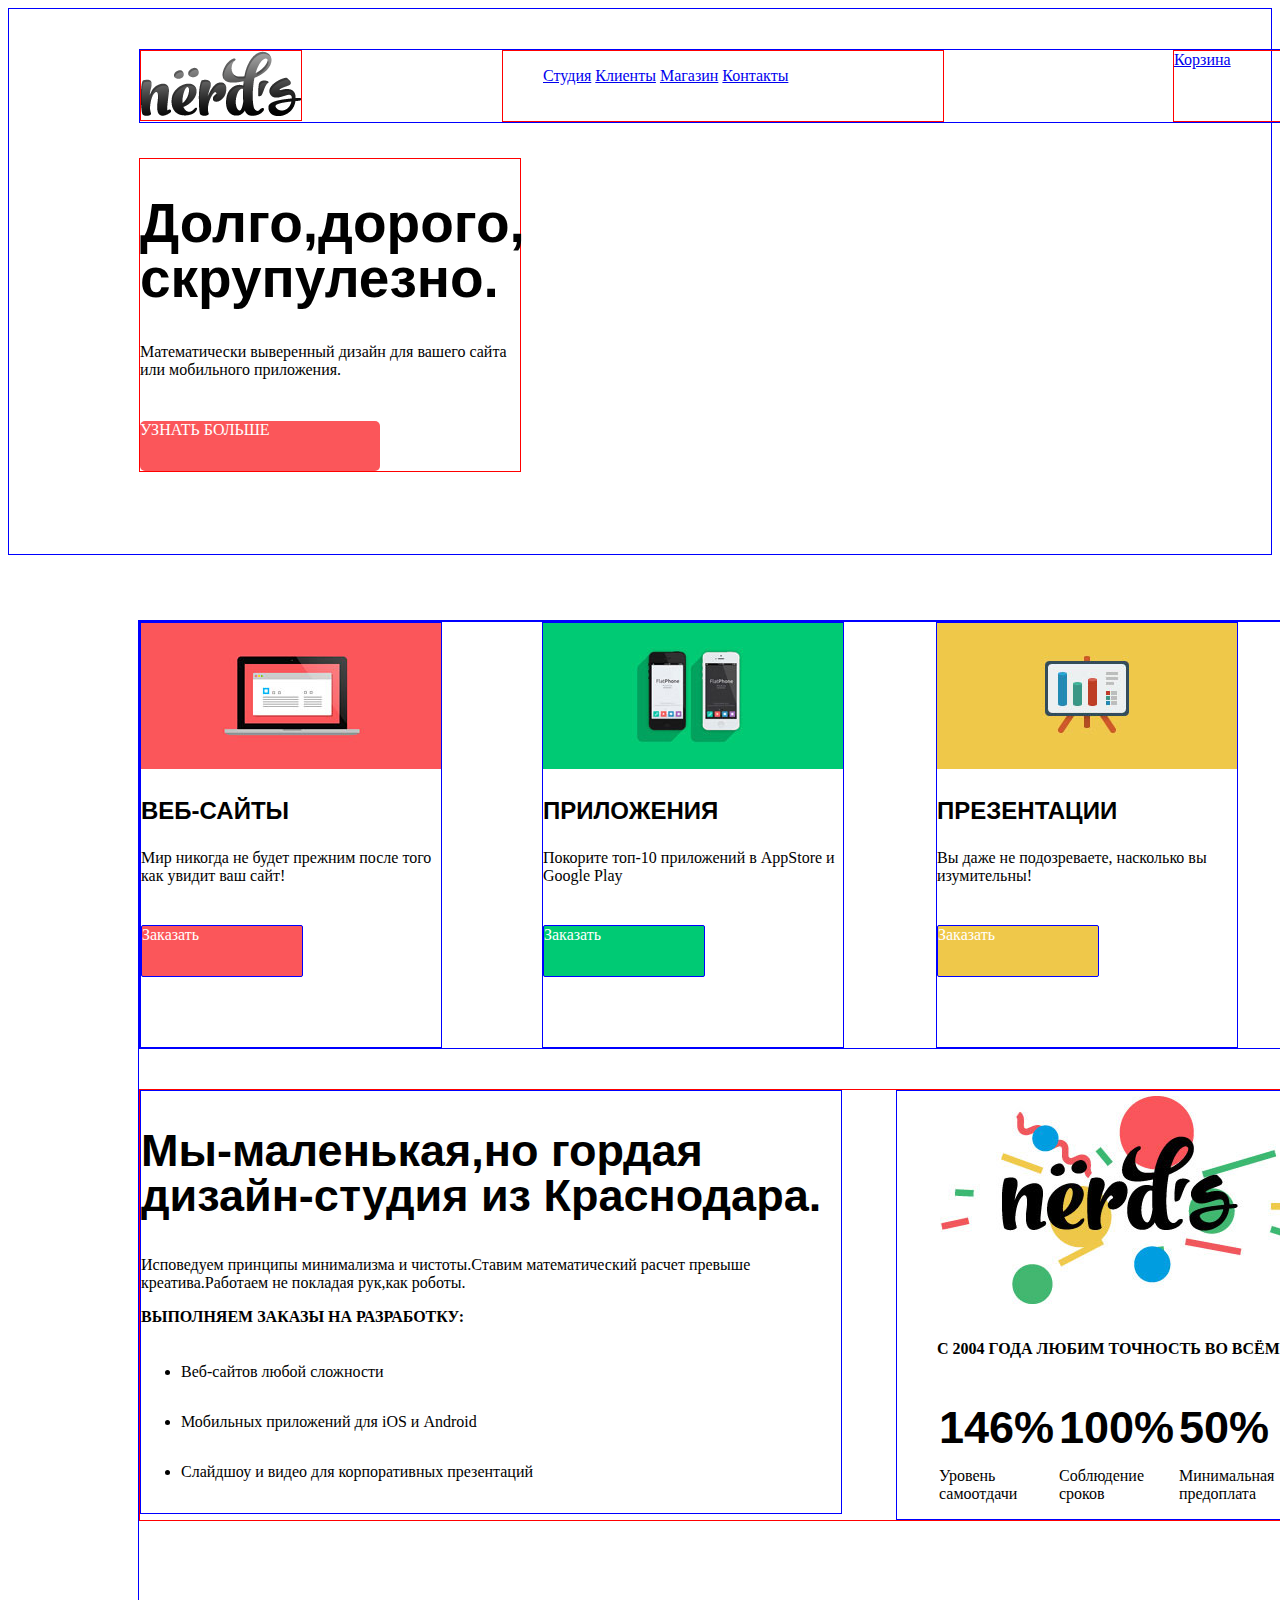
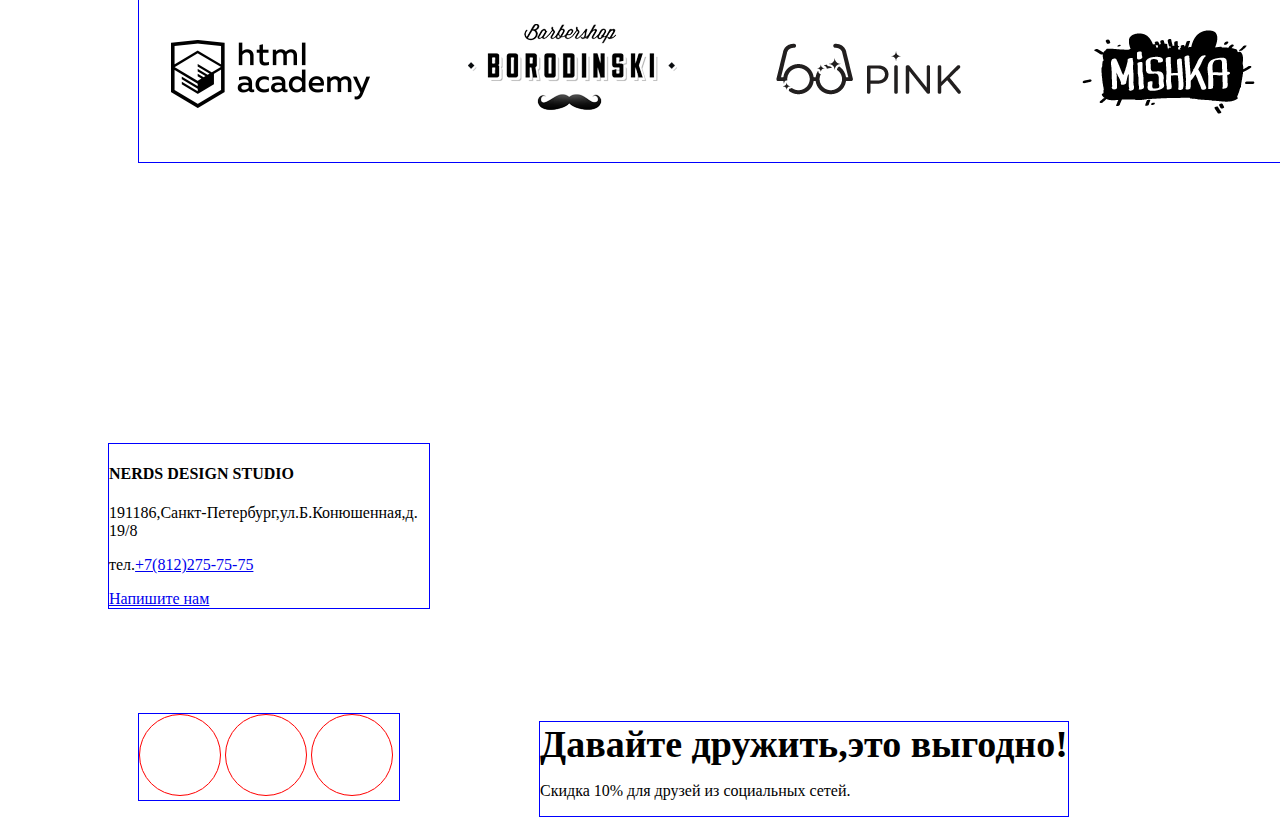
==== index.html @ 7376e676 "сделал разметку "index","catalog"" ====
<!DOCTYPE html>
<html lang="ru">
  <head>
    <meta charset="utf-8">
    <title>HTML Academy: Нёрдс</title>
      <link href="css/style.css" rel="stylesheet">
  </head>
  <body>
<!--Хедер-->
      <div class="top-block">
      <header class="header clearfix">
        <div class="logo">
          <a href="#" class="logotip">
            <img src="img/nerds-logo.png" width="160" height="65" alt="nerds">
          </a>
        </div>
        <div class="top-navigation">
            <ul>
                <li>
                    <a href="#">Студия</a> 
                </li>  
                <li>
                    <a href="#">Клиенты</a> 
                </li>
                <li>
                    <a href="#">Магазин</a> 
                </li>
                <li>
                    <a href="#">Контакты</a> 
                </li>
            </ul>
        </div>
        <div class="top-basket">
            <a href="#" class="bask">  
            Корзина
            </a>
        </div>
    </header>
<!--Верхний блок,слайдер-->
      <div class="slider">
          <div class="slider-item">
          <h1>Долго,дорого,
              скрупулезно.
          </h1>
          <p>Математически выверенный дизайн
             для вашего сайта или мобильного приложения.
          </p>
              <div class="more">
              <a href ="#">Узнать больше</a>
              </div>
              </div>
          <div class="slider-icon">
              <div class="icon-sl">
              </div>
              <div class="icon-sl">
              </div>
              <div class="icon-sl">
              </div>
          </div>
          
      </div>
    </div>
<!--Каталог услуг-->
    <div class="bottom-block">
      <div class="main-catalog clearfix">
          <div class="veb-sites">
              <img src="img/illustration-1.jpg" width="300" height="146" alt="veb-sites">
              <h3>Веб-сайты</h3>
              <P>Мир никогда не будет прежним
                  после того как увидит ваш сайт!
              </P>
              <div class="charter charter-1">
                  <a href="#">Заказать</a>
              </div>
          </div>
          <div class="apps">
              <img src="img/illustration-2.jpg" width="300" height="146" alt="apps">
              <h3>Приложения</h3>
              <P>Покорите топ-10 приложений в
                AppStore и Google Play
              </P>
              <div class="charter charter-2">
                  <a href="#">Заказать</a>
              </div>
          </div>
          <div class="present">
              <img src="img/illustration-3.jpg" width="300" height="146" alt="present">
              <h3>Презентации</h3>
              <P>Вы даже не подозреваете,
                  насколько вы изумительны!
              </P>
              <div class="charter charter-3">
                  <a href="#">Заказать</a>
              </div>
          </div>
      </div>
<!--Блок-объявление-->
      <div class="advantage clearfix">
        <div class="advantage-left">  
          <h2>Мы-маленькая,но гордая дизайн-студия из Краснодара.</h2>
          <p>Исповедуем принципы минимализма и чистоты.Ставим математический расчет превыше креатива.Работаем не покладая рук,как роботы.</p>
          <h4>Выполняем заказы на разработку:</h4>
          <ul class="menu-charter">
          <li>Веб-сайтов любой сложности</li>
          <li>Мобильных приложений для iOS и Android</li>
          <li>Слайдшоу и видео для корпоративных презентаций</li>
          </ul>
        </div>
        <div class="advantage-right">
          <div class="logo-color">
        <img src="img/nerds-illustration.jpg" width="360" height="208" alt="color-nerds">
        </div>
          <h4>С 2004 года любим точность во всём:</h4>
        <div class="statistics clearfix">
              <div class="stat stat-1">
                  <h2>146%</h2>
                  <p>Уровень самоотдачи</p>
              </div>
              <div class="stat stat-2">
                  <h2>100%</h2>
                  <p>Соблюдение сроков</p>
              </div>
              <div class="stat stat-3">
                  <h2>50%</h2>
                  <p>Минимальная предоплата</p>
              </div>
        </div>
        </div>
        </div>
<!--Блок логотипов клиентов-->
      <div class="client-logotip clearfix">
          <div class="client client-1">
              <a href="#">
              <img src="img/logo-1.png" width="260" height="180" alt="html-academy">
              </a>
          </div>
          <div class="client client-2">
              <a href="#">
              <img src="img/logo-2.png" width="260" height="180" alt="barbershop">
              </a>
          </div>
          <div class="client client-3">
              <a href="#">
              <img src="img/logo-3.png" width="260" height="180" alt="pink">
              </a>
          </div>
          <div class="client client-4">
              <a href="#">
              <img src="img/logo-4.png" width="260" height="180" alt="mishka">
              </a>
          </div>
      </div>
    </div>
<!--Блок-карта-->
      <div class="map">
          <iframe src="https://www.google.com/maps/embed?pb=!1m18!1m12!1m3!1d1998.6038197432142!2d30.32336374361171!3d59.93871594279319!2m3!1f0!2f0!3f0!3m2!1i1024!2i768!4f13.1!3m3!1m2!1s0x4696310fca5ba729%3A0xea9c53d4493c879f!2z0JHQvtC70YzRiNCw0Y8g0JrQvtC90Y7RiNC10L3QvdCw0Y8g0YPQuy4sIDE5LCDQodCw0L3QutGCLdCf0LXRgtC10YDQsdGD0YDQsywg0KDQvtGB0YHQuNGPLCAxOTExODY!5e0!3m2!1sru!2sua!4v1477511303302" width="100%" height="450" frameborder="0" style="border:0" allowfullscreen></iframe>
          <div class="contakts">
          <h4>Nerds Design Studio</h4>
              <p>191186,Санкт-Петербург,ул.Б.Конюшенная,д. 19/8
              </p>
              <p>тел.<a href="#">+7(812)275-75-75</a></p>
              <div>
                  <a href="#" class="write">Напишите нам</a>
              </div>
          </div>
      </div>
<!--Футер-->
      <footer class="footer">
        <div class="social">
            <ul class="social-list">
                <li class="social social-1">
                <a href="#" title="vkontakte">   
                </a>
                </li>
                <li class="social social-2">
                <a href="#" title="facebook">  
                </a>
                </li>
                <li class="social social-3">
                <a href="#" title="instagram">  </a>
                </li>
            </ul>
        </div>
        <div class="friends">
          <span class="profit">Давайте дружить,это выгодно!
          </span>
          <p>Скидка 10% для друзей из социальных сетей.</p>
        </div>
      </footer>
</body>
</html>
---- css/style.css ----
.body{
    font-size:16px;
    line-height:24px;
    color:#283136;
    font-weight:normal;
    font-family:"Roboto",serif;
}
h1{
    font-size:55px;
    line-height:55px;
    color:#000000;
    font-weight:bold;
    font-family:"Roboto",sans-serif;
}
h2{
    font-size:45px;
    line-height:45px;
    color:#000000;
    font-weight:bold;
    font-family:"Roboto",sans-serif;
}
h3{
    font-size:24px;
    font-weight:bold;
    font-family:"Roboto",sans-serif;
    text-transform: uppercase;
}
.top-block{
    border:1px solid blue;
    min-height:545px;
    margin-bottom:65px;
}
header{
    border:1px solid blue;
    min-height:70px;
    width:1160px;
    margin-left:130px;
    margin-top:40px;
    margin-bottom:35px;
}
.logo{
    border:1px solid red;
    width:auto;
    float:left;
}
.top-navigation{
    border:1px solid red;
    width:440px;
    min-height:70px; 
    float:left;
    margin-left:200px;
}
.top-navigation ul li{
    display:inline-block;
}
.top-basket{
    border:1px solid red;
    width:125px;
    min-height:70px;
    float:right;
}
.clearfix:after{
    content:'';
    display:table;
    clear:both;
}
.slider-item{
    border:1px solid red;
    margin-left:130px;
    width:380px;
}
.more{
    width:240px;
    height:50px;
    background-color:#fb565a;
    border-radius:5px;
    margin-top:42px;
    }
.more a{
    color:#ffffff;
    text-decoration:none;
    text-transform:uppercase;
}
.bottom-block{
    border:1px solid blue;
    width:1160px;
    margin-left:130px;
    margin-bottom:80px;
}
.main-catalog{
    border:1px solid red;
    margin-bottom:40px;
}
.veb-sites{
    border:1px solid blue;
    float:left;
    width:300px;
    margin-right:100px;
}
.apps{
    border:1px solid blue;
    float:left;
    width:300px;
}
.present{
    border:1px solid blue;
    float:right;
    width:300px;
    margin-right:60px;
}
.charter{
    border:1px solid blue;
    width:160px;
    height:50px;
    border-radius:2px;
    margin-top:40px;
    margin-bottom:70px;
}
.charter a{
    text-decoration:none;
    color:#ffffff;
}
.charter-1{
    background:#fb565a;
}
.charter-2{
    background:#00ca74;
}
.charter-3{
    background:#efc84a;
}
.advantage{
    border:1px solid red;
    margin-bottom:57px;
}
.advantage-left{
    border:1px solid blue;
    float:left;
    width:700px;
}
.advantage-right{
    border:1px solid blue;
    float:right;
    width:400px;
}
.advantage-left h4{
    margin-top:7px;
    text-transform:uppercase;
}
.menu-charter{
    margin-top:15px;
    line-height:50px;
}
.advantage-right h4{
    text-transform:uppercase;
    margin-left:40px;
}
.logo-color{
    margin-top:5px;
    margin-left:43px;
    margin-bottom:32px;
}
.stat-1{
    float:left;
    margin-left:42px;
}
.stat-2{
    float:left;
    margin-left:20px;
}
.stat-3{
    float:left;
    margin-left:20px;
}
.stat{
    width:100px;
    margin-top:-12px;
}
.stat p{
    margin-top:-20px;
}
.client{
    float:left;
}
.client-2{
    margin-left:40px;
}
.client-3{
    margin-left:40px;
}
.client-4{
    margin-left:40px;
}
.map{
    position:relative;
}
.contakts{
    border:1px solid blue;
    width:320px;
    position:absolute;
    top:200px;
    left:100px;
    background:#ffffff;
}
.contakts h4{
    text-transform:uppercase;
}
.social{
    display:inline-block;
}
.social-list{
    border:1px solid blue;
    list-style:none;
    width:260px;
    padding-left:0;
    margin-right:135px;
}
.social-list a{
    border:1px solid red;
    display:inline-block;
    border-radius:50%;
    min-height:80px;
    width:80px;
}
footer{
    margin-left:130px;
}
.friends{
    border:1px solid blue;
    display:inline-block;
}
.profit{
    font-weight:bold;
    font-size:38px;
}
.top-block-catalog{
    border:1px solid blue;
    width:100%;
    min-height:340px;
    margin-bottom:57px;
}
.magazine{
    margin-left:345px;
    margin-top:70px;
}
.main-catalog{
    border:1px solid blue;
}
.left-column{
    border:1px solid blue;
    margin-left:128px;
    width:260px;
    min-height:775px;
    float:left;
}
.price h3{
    font-size:18px;
    letter-spacing:0,5em;
    font-weight:bold;
}
.main-range{
    border:1px solid blue;
    padding-bottom:39px;
    width:242px;
    border-radius:2px;
    padding-left:18px;
}
.range {
  width: 200px;
  height: 3px;
  background: grey;
  margin-top: 40px;
  position: relative;
}
.range:after {
   position: absolute;
   content: '';
   width: 80%;
   height: 100%;
   background: red;
   top: 0;
   left: 25px;
}
.range-item {
  position: absolute;
  width: 20px;
  height: 20px;
  background: green;
  border-radius: 50%;
  top: -8px;
  z-index: 1;
}
.range-item:after {
  position: absolute;
  content: '';
  width: 5px;
  height: 5px;
  background: white;
  border-radius: 50%;
  top: 50%;
  left: 50%;
  transform: translate(-50%, -50%);
}
.range-item a {
  display: block;
  width: 100%;
  height: 100%;
}
.range-item-left {
  left: 10px;
}
.range-item-right {
  right: 10px;
}
.gallery{
  border:1px solid blue;
  float:right;
  width:760px;
}
.block-item{
    width:360px;
}
.sedona,.barbershop,.a-plus{
    float:left;
}
.pink,.mishka,.kvast{
    float:right;
}
.sort{
    border:1px solid red;
}
.sorting{
    border:1px solid blue;
    display:inline-block;
}
.sort-1{
    border:1px solid blue;
    display:inline-block;
}
.sorting-icon{
    border:1px solid blue;
    display:inline-block;
}
.bottom-navigator{
    border:1px solid red;
}
.page{
    border:1px solid blue;
    display:inline-block;
    width:50px;
    min-height:50px;
}
.page-next{
    width:260px;
}
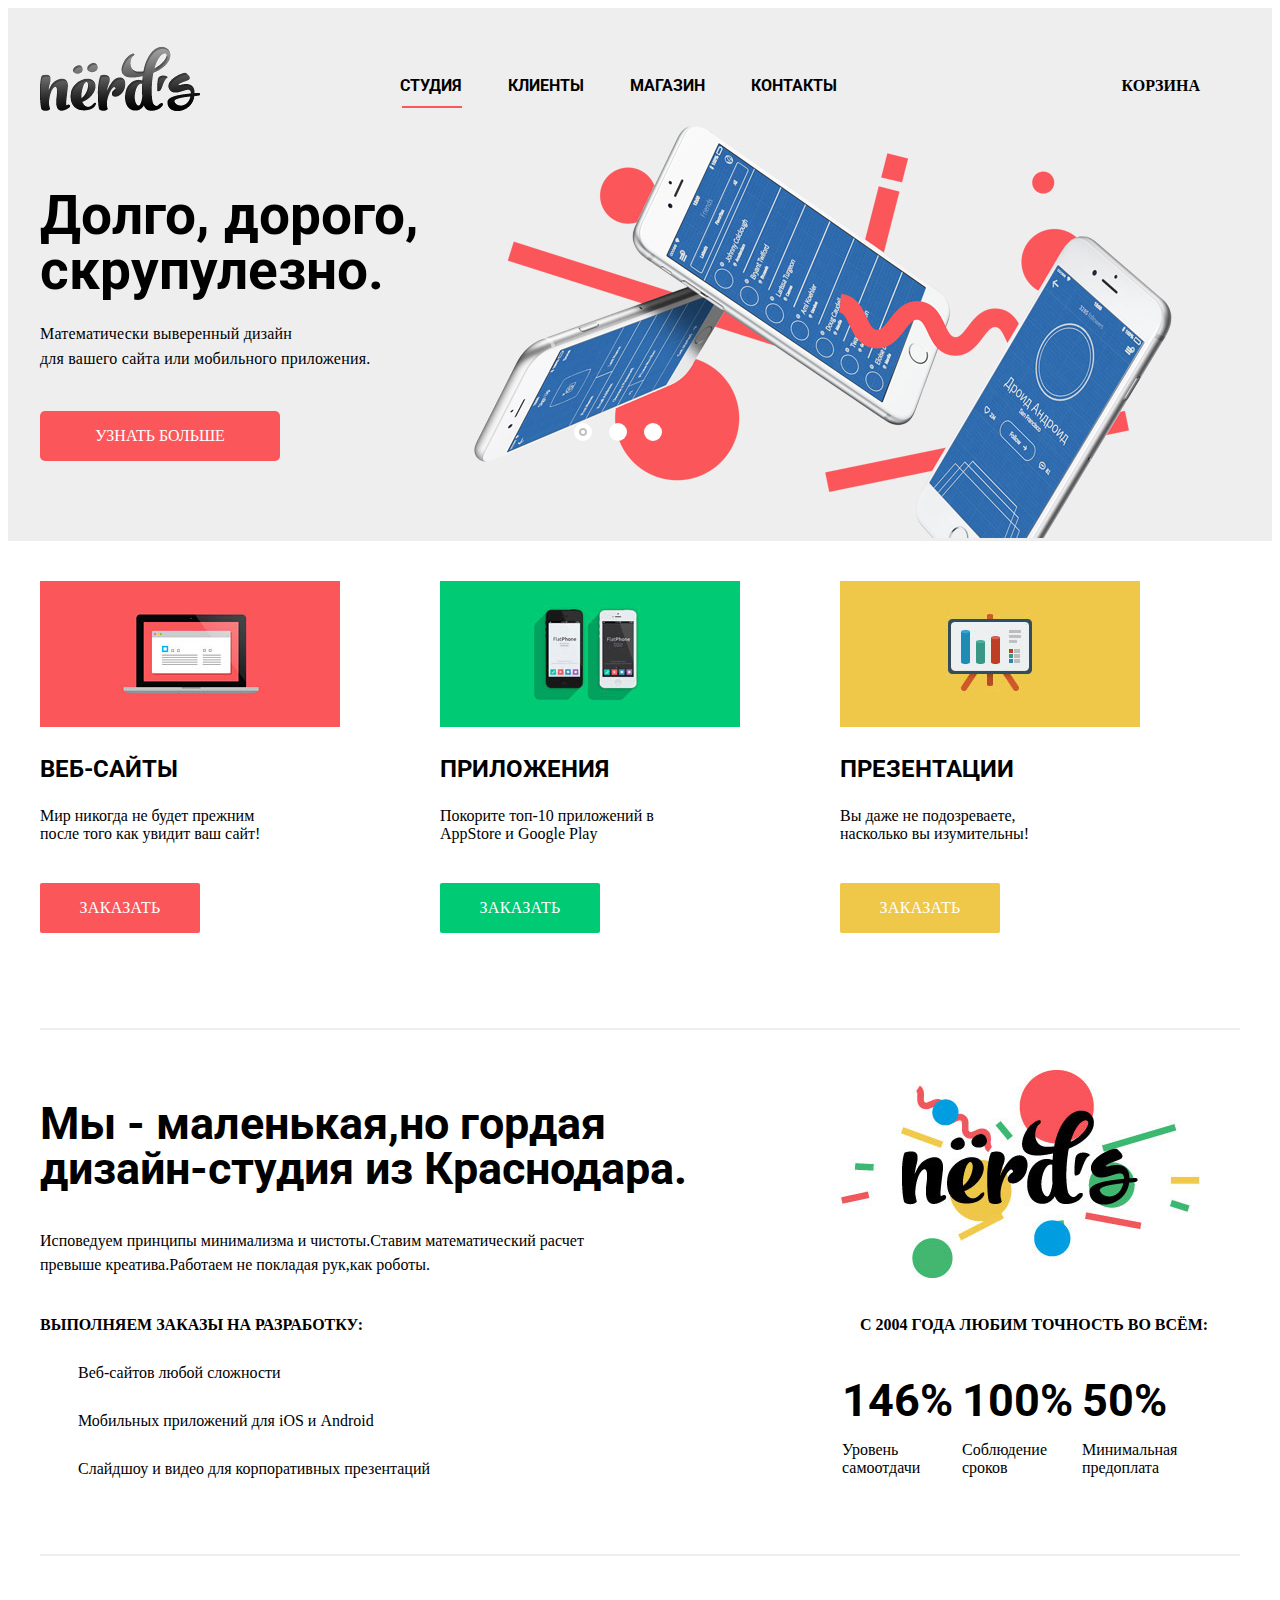
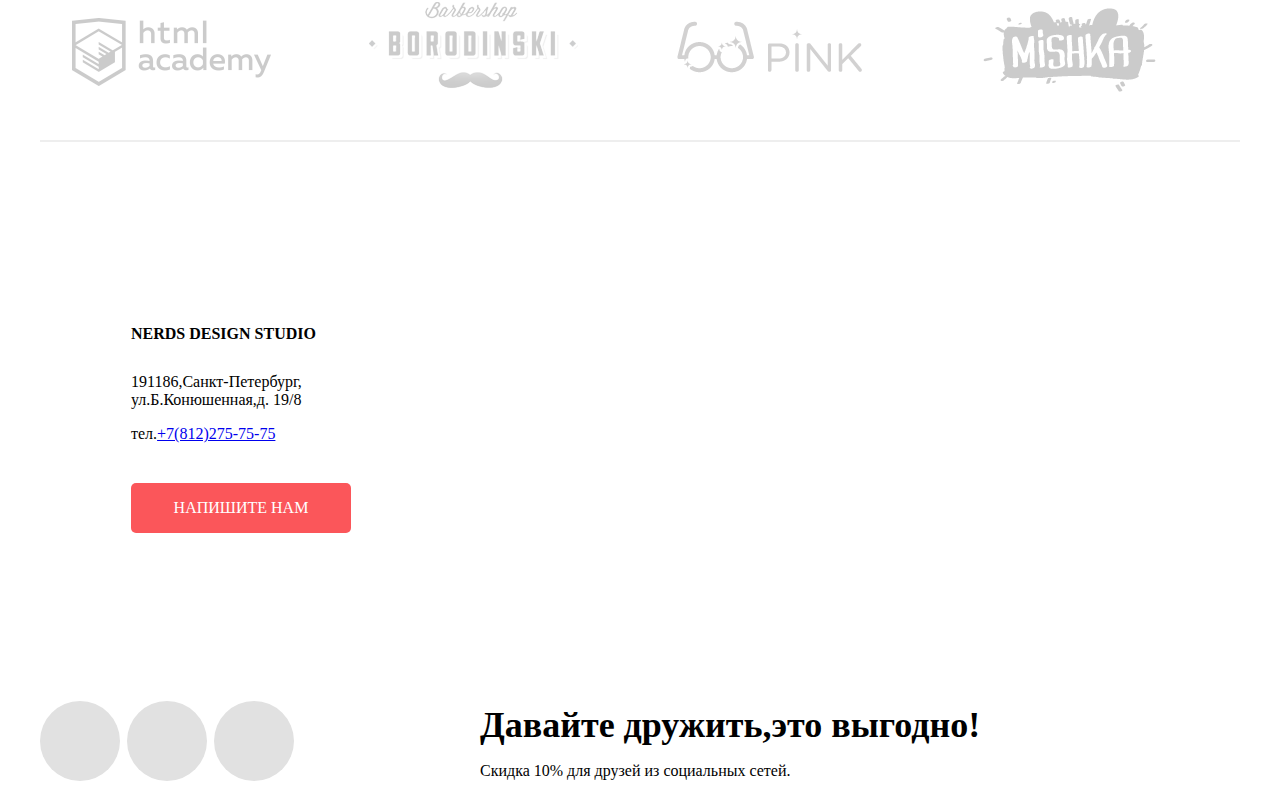
==== commit a981b76e: "вёрстка,оформление второй страницы" ====
--- a/index.html
+++ b/index.html
@@ -3,102 +3,107 @@
   <head>
     <meta charset="utf-8">
     <title>HTML Academy: Нёрдс</title>
-      <link href="css/style.css" rel="stylesheet">
+      <link rel="stylesheet" href="css/normalize.css">
+      <link rel="stylesheet" href="css/style.css">
+      <link href="https://fonts.googleapis.com/css?family=Roboto:400,700&amp;subset=cyrillic" rel="stylesheet">
   </head>
   <body>
 <!--Хедер-->
-      <div class="top-block">
-      <header class="header clearfix">
+      
+    <div class="top-block">
+      <div class="main-container">
+          <header class="header clearfix">
         <div class="logo">
-          <a href="#" class="logotip">
+          <a href="#" class="logo-link">
             <img src="img/nerds-logo.png" width="160" height="65" alt="nerds">
           </a>
         </div>
         <div class="top-navigation">
             <ul>
                 <li>
-                    <a href="#">Студия</a> 
+                    <a>Студия</a> 
                 </li>  
                 <li>
                     <a href="#">Клиенты</a> 
                 </li>
                 <li>
-                    <a href="#">Магазин</a> 
+                    <a href="../nerds/catalog.html">Магазин</a> 
                 </li>
                 <li>
                     <a href="#">Контакты</a> 
                 </li>
             </ul>
+            <div class="vizited vizited-1"></div>
         </div>
         <div class="top-basket">
-            <a href="#" class="bask">  
+            <a href="#" class="basket">  
             Корзина
             </a>
         </div>
-    </header>
+          </header>
 <!--Верхний блок,слайдер-->
       <div class="slider">
-          <div class="slider-item">
-          <h1>Долго,дорого,
+          <h1>Долго, дорого,<br>
               скрупулезно.
           </h1>
-          <p>Математически выверенный дизайн
+          <p>Математически выверенный дизайн<br>
              для вашего сайта или мобильного приложения.
           </p>
               <div class="more">
-              <a href ="#">Узнать больше</a>
-              </div>
+              <a class="btn" href ="#">Узнать больше</a>
               </div>
           <div class="slider-icon">
-              <div class="icon-sl">
-              </div>
-              <div class="icon-sl">
-              </div>
-              <div class="icon-sl">
+              <div class="icon icon-active">
+              </div>
+              <div class="icon">
+              </div>
+              <div class="icon">
               </div>
           </div>
           
+      </div>
       </div>
     </div>
 <!--Каталог услуг-->
-    <div class="bottom-block">
+    <div class="main-container">
+      <div class="bottom-block">
       <div class="main-catalog clearfix">
           <div class="veb-sites">
               <img src="img/illustration-1.jpg" width="300" height="146" alt="veb-sites">
               <h3>Веб-сайты</h3>
-              <P>Мир никогда не будет прежним
+              <P>Мир никогда не будет прежним<br>
                   после того как увидит ваш сайт!
               </P>
               <div class="charter charter-1">
-                  <a href="#">Заказать</a>
+                  <a class="btn-2" href="#">Заказать</a>
               </div>
           </div>
           <div class="apps">
               <img src="img/illustration-2.jpg" width="300" height="146" alt="apps">
               <h3>Приложения</h3>
-              <P>Покорите топ-10 приложений в
+              <P>Покорите топ-10 приложений в<br>
                 AppStore и Google Play
               </P>
               <div class="charter charter-2">
-                  <a href="#">Заказать</a>
+                  <a class="btn-2" href="#">Заказать</a>
               </div>
           </div>
           <div class="present">
               <img src="img/illustration-3.jpg" width="300" height="146" alt="present">
               <h3>Презентации</h3>
-              <P>Вы даже не подозреваете,
+              <P>Вы даже не подозреваете,<br>
                   насколько вы изумительны!
               </P>
               <div class="charter charter-3">
-                  <a href="#">Заказать</a>
+                  <a class="btn-2" href="#">Заказать</a>
               </div>
           </div>
       </div>
 <!--Блок-объявление-->
       <div class="advantage clearfix">
         <div class="advantage-left">  
-          <h2>Мы-маленькая,но гордая дизайн-студия из Краснодара.</h2>
-          <p>Исповедуем принципы минимализма и чистоты.Ставим математический расчет превыше креатива.Работаем не покладая рук,как роботы.</p>
+          <h2>Мы - маленькая,но гордая дизайн-студия из Краснодара.</h2>
+          <p>Исповедуем принципы минимализма и чистоты.Ставим математический расчет<br> превыше креатива.Работаем не покладая рук,как роботы.</p>
           <h4>Выполняем заказы на разработку:</h4>
           <ul class="menu-charter">
           <li>Веб-сайтов любой сложности</li>
@@ -150,23 +155,27 @@
               </a>
           </div>
       </div>
+      </div>
     </div>
+       
 <!--Блок-карта-->
       <div class="map">
           <iframe src="https://www.google.com/maps/embed?pb=!1m18!1m12!1m3!1d1998.6038197432142!2d30.32336374361171!3d59.93871594279319!2m3!1f0!2f0!3f0!3m2!1i1024!2i768!4f13.1!3m3!1m2!1s0x4696310fca5ba729%3A0xea9c53d4493c879f!2z0JHQvtC70YzRiNCw0Y8g0JrQvtC90Y7RiNC10L3QvdCw0Y8g0YPQuy4sIDE5LCDQodCw0L3QutGCLdCf0LXRgtC10YDQsdGD0YDQsywg0KDQvtGB0YHQuNGPLCAxOTExODY!5e0!3m2!1sru!2sua!4v1477511303302" width="100%" height="450" frameborder="0" style="border:0" allowfullscreen></iframe>
           <div class="contakts">
           <h4>Nerds Design Studio</h4>
-              <p>191186,Санкт-Петербург,ул.Б.Конюшенная,д. 19/8
+              <p>191186,Санкт-Петербург,<br>
+                ул.Б.Конюшенная,д. 19/8
               </p>
               <p>тел.<a href="#">+7(812)275-75-75</a></p>
               <div>
-                  <a href="#" class="write">Напишите нам</a>
+                  <a class="btn-3" href="#">Напишите нам</a>
               </div>
           </div>
       </div>
 <!--Футер-->
       <footer class="footer">
-        <div class="social">
+        <div class="main-container">
+          <div class="social">
             <ul class="social-list">
                 <li class="social social-1">
                 <a href="#" title="vkontakte">   
@@ -182,9 +191,10 @@
             </ul>
         </div>
         <div class="friends">
-          <span class="profit">Давайте дружить,это выгодно!
-          </span>
+          <div class="profit">Давайте дружить,это выгодно!
+          </div>
           <p>Скидка 10% для друзей из социальных сетей.</p>
+        </div>
         </div>
       </footer>
 </body>
--- a/css/style.css
+++ b/css/style.css
@@ -1,164 +1,333 @@
 .body{
+    min-width:1200px;
     font-size:16px;
     line-height:24px;
-    color:#283136;
-    font-weight:normal;
-    font-family:"Roboto",serif;
+    color:#000000;
+    font-weight:bold;
+    font-family:"Roboto","Arial",sans-serif;
+    background-color:#ffffff;
 }
 h1{
     font-size:55px;
     line-height:55px;
     color:#000000;
     font-weight:bold;
-    font-family:"Roboto",sans-serif;
+    font-family:"Roboto","Arial",sans-serif;
 }
 h2{
     font-size:45px;
     line-height:45px;
     color:#000000;
     font-weight:bold;
-    font-family:"Roboto",sans-serif;
+    font-family:"Roboto","Arial",sans-serif;
 }
 h3{
     font-size:24px;
     font-weight:bold;
-    font-family:"Roboto",sans-serif;
+    font-family:"Roboto","Arial",sans-serif;
     text-transform: uppercase;
 }
+.main-container{
+    width:1200px;
+    margin-right:auto;
+    margin-left:auto;
+}
 .top-block{
-    border:1px solid blue;
-    min-height:545px;
-    margin-bottom:65px;
+    /*border:1px solid blue;*/
+    /*min-height:545px;*/
+    /*position:relative;*/
+    margin-bottom:80px;
+    padding-top:43px;
+    background-color:#eeeeee;
 }
 header{
-    border:1px solid blue;
     min-height:70px;
     width:1160px;
-    margin-left:130px;
-    margin-top:40px;
-    margin-bottom:35px;
+    /*margin-top:43px;*/
+    /*margin-bottom:30px;*/
+    background-color:#eeeeee;
+    color:#000000;
 }
 .logo{
-    border:1px solid red;
-    width:auto;
-    float:left;
+    width:160px;
+    float:left;
+    margin-top:-5px;
+}
+.logo-link:hover{
+    opacity:0.8;
+}
+.logo-link:active{
+    opacity:0.3;
 }
 .top-navigation{
-    border:1px solid red;
+    position:relative;
     width:440px;
-    min-height:70px; 
+    min-height:45px; 
     float:left;
     margin-left:200px;
 }
-.top-navigation ul li{
-    display:inline-block;
+.top-navigation ul{
+    margin:0;
+    padding:0;
+}
+.top-navigation li{
+    display:inline-block;
+    vertical-align:top;
+    line-height:30px;
+    margin-right:42px;
+}
+.vizited{
+    position:absolute;
+    display:block;
+    height:2px;
+    background-color:#fb565a;
+}
+.vizited-1{
+    width:60px;
+    top:55px;
+    left:2px;
+}
+.vizited-3{
+    width:74px;
+    top:55px;
+    left:233px;
+}
+/*.top-navigation .vizited{
+    border-bottom:1px solid #fb565a;
+}*/
+.top-navigation a{
+    display:block;
+    color:#000000;
+    text-decoration:none;
+    text-transform:uppercase;
+    padding-top:20px;
+    padding-bottom:20px;
+    font-family:"Roboto","Arial",sans-serif;
+    font-weight:bold;
+    }
+.top-navigation ul li:last-child{
+    margin-right:0;
+}
+.top-navigation a:hover{
+    color:#fb565a;
+}
+.top-navigation a:active{
+    color:#000000;
+    opacity:0.3;
 }
 .top-basket{
-    border:1px solid red;
-    width:125px;
-    min-height:70px;
+    position:relative;
+    display:inline-block;
+    max-width:140px;
     float:right;
+    padding-top:20px;
+    padding-bottom:20px;
+    padding-left:50px;
+}
+.top-basket a{
+    display:block;
+    text-transform:uppercase;
+    text-decoration:none;
+    font-size:16px;
+    line-height:30px;
+    color:#000000;
+    font-weight:bold;
+    vertical-align:top;
+}
+.top-basket a:hover{
+    color:#fb565a;
+}
+.top-basket a:active{
+    color:#000000;
+    opacity:0.3;
+}
+.top-basket::before{
+    content:"";
+    position:absolute;
+    top:26px;
+    left:10px;
+    background-color:transparent;
+    background-image:url("../img/sprite.png");
+    width: 15px;
+    height: 15px;
+    background-position: -20px -20px;
+    opacity:0.3;
 }
 .clearfix:after{
     content:'';
     display:table;
     clear:both;
 }
-.slider-item{
-    border:1px solid red;
-    margin-left:130px;
-    width:380px;
-}
-.more{
+.btn{
+    display:block;
     width:240px;
-    height:50px;
+    height:20px;
     background-color:#fb565a;
     border-radius:5px;
-    margin-top:42px;
-    }
-.more a{
+    margin-top:40px;
+    text-align:center;
+    padding-top:16px;
+    padding-bottom:14px;
     color:#ffffff;
     text-decoration:none;
     text-transform:uppercase;
 }
+.btn:hover{
+    background-color:#e74246;
+}
+.btn:active{
+    background-color:#d7373b;
+    color:#e37376;
+    box-shadow:inset 0 2px 0 0 #c13135;
+}
 .bottom-block{
-    border:1px solid blue;
-    width:1160px;
-    margin-left:130px;
     margin-bottom:80px;
 }
 .main-catalog{
-    border:1px solid red;
-    margin-bottom:40px;
+    margin-bottom:25px;
+    /*width:1100px;*/
+    margin-top:-40px;
 }
 .veb-sites{
-    border:1px solid blue;
+    /*border:1px solid blue;*/
     float:left;
     width:300px;
-    margin-right:100px;
+}
+.veb-sites img{
+    background-color:#fb565a;
+    color:#ffffff;
 }
 .apps{
-    border:1px solid blue;
+    /*border:1px solid blue;*/
     float:left;
     width:300px;
+    margin-left:100px;
+}
+.apps img{
+    background-color:#00ca74;
+    color:#ffffff;
 }
 .present{
-    border:1px solid blue;
-    float:right;
+    /*border:1px solid blue;*/
+    float:left;
     width:300px;
-    margin-right:60px;
+    margin-left:100px;
+}
+.present img{
+    background-color:#efc849;
+    color:#ffffff;
+}
+.btn-2{
+    display:block;
+    text-decoration:none;
+    color:#ffffff;
+    text-transform:uppercase;
+    text-align:center;
+    padding-top:16px;
+    padding-bottom:16px;
+    letter-spacing:0.3px;
 }
 .charter{
-    border:1px solid blue;
-    width:160px;
-    height:50px;
-    border-radius:2px;
+    /*border:1px solid blue;*/
     margin-top:40px;
     margin-bottom:70px;
-}
-.charter a{
-    text-decoration:none;
-    color:#ffffff;
+    width:160px;
+    border-radius:2px;
 }
 .charter-1{
     background:#fb565a;
 }
+.charter-1:hover{
+    background:#e74246;
+}
+.charter-1:active{
+    color:#e37376;
+    background:#d7373b;
+    box-shadow:inset 0 2px 0 0 #c13135;
+}
 .charter-2{
     background:#00ca74;
 }
+.charter-2:hover{
+    background:#00bc6c;
+}
+.charter-2:active{
+    color:#4dc491;
+    background:#00bc6c;
+    box-shadow:inset 0 2px 0 0 #009958;
+}
 .charter-3{
     background:#efc84a;
 }
+.charter-3:hover{
+    background:#eab534;
+}
+.charter-3:active{
+    color:#edc265;
+    background:#e5a722;
+    box-shadow:inset 0 2px 0 0 #ce961f;
+}
 .advantage{
-    border:1px solid red;
-    margin-bottom:57px;
+    /*border:1px solid red;*/
+    margin-bottom:64px;
+    border-top:2px solid #eeeeee;
+    padding-top:30px;
 }
 .advantage-left{
-    border:1px solid blue;
+    position:relative;
     float:left;
     width:700px;
+    min-height:430px;
+    padding:0px 0px;
+}
+.advantage-left h2{
+    position:absolute;
+    top:4px;
+}
+.advantage-left h4{
+    position:absolute;
+    text-transform:uppercase;
+    top:235px;
+}
+.advantage-left p{
+    position:absolute;
+    top:153px;
+    font-size:16px;
+    line-height:24px;
+}
+.menu-charter{
+    position:absolute;
+    line-height:48px;
+    top:273px;
+    left:-2px;
+}
+.menu-charter li{
+    list-style:none;
 }
 .advantage-right{
-    border:1px solid blue;
+    /*border:1px solid blue;*/
     float:right;
+    position:relative;
     width:400px;
-}
-.advantage-left h4{
-    margin-top:7px;
-    text-transform:uppercase;
-}
-.menu-charter{
-    margin-top:15px;
-    line-height:50px;
+    min-height:430px;
 }
 .advantage-right h4{
-    text-transform:uppercase;
-    margin-left:40px;
+    position:absolute;
+    top:235px;
+    left:20px;
+    text-transform:uppercase;
+    /*margin-left:40px;*/
 }
 .logo-color{
-    margin-top:5px;
-    margin-left:43px;
-    margin-bottom:32px;
+    position:absolute;
+    top:10px;
+    background-color:#ffffff;
+    color:#000000;
+}
+.statistics{
+    position:absolute;
+    top:293px;
+    left:-40px;
 }
 .stat-1{
     float:left;
@@ -179,9 +348,29 @@
 .stat p{
     margin-top:-20px;
 }
+.client-logotip{
+    border-top:2px solid #eeeeee;
+    border-bottom:2px solid #eeeeee;
+    /*position:relative;
+    min-height:180px;*/
+}
+.client img{
+    background-color:#ffffff;
+    color:#000000;
+}
 .client{
     float:left;
-}
+    opacity:0.2;
+}
+.client:hover{
+    opacity:1;
+}
+.client:active{
+    opacity:0.1;
+}
+.client-1{
+    margin-left:0px;
+    }
 .client-2{
     margin-left:40px;
 }
@@ -195,161 +384,527 @@
     position:relative;
 }
 .contakts{
-    border:1px solid blue;
+    /*border:1px solid blue;*/
     width:320px;
-    position:absolute;
-    top:200px;
-    left:100px;
+    min-height:310px;
+    position:absolute;
+    top:50px;
+    left:76px;
     background:#ffffff;
+    padding-top:32px;
+    padding-bottom:0px;
+    padding-left:47px;
+    padding-right:;
+    box-sizing:border-box;
 }
 .contakts h4{
     text-transform:uppercase;
+    margin-bottom:30px;
+}
+.btn-3{
+    display:block;
+    width:220px;
+    height:20px;
+    background-color:#fb565a;
+    border-radius:5px;
+    text-align:center;
+    padding-top:16px;
+    padding-bottom:14px;
+    color:#ffffff;
+    text-decoration:none;
+    text-transform:uppercase;
+    margin-top:40px;
+}
+.btn-3:hover{
+    background-color:#e74246;
+}
+.btn-3:active{
+    background-color:#d7373b;
+    color:#e37376;
+    box-shadow:inset 0 2px 0 0 #c13135;
 }
 .social{
     display:inline-block;
 }
 .social-list{
-    border:1px solid blue;
+    /*border:1px solid blue;*/
     list-style:none;
     width:260px;
-    padding-left:0;
+    padding-left:0px;
+    /*padding-right:0px;*/
     margin-right:135px;
+    margin-top:25px;
+}
+.social-list li{
+    margin-right:3px;
 }
 .social-list a{
-    border:1px solid red;
+    /*border:1px solid red;*/
     display:inline-block;
     border-radius:50%;
     min-height:80px;
     width:80px;
-}
-footer{
-    margin-left:130px;
+    background-color:#e1e1e1;
+}
+.social-list a:hover{
+    background-color:#e74246;
+}
+.social-list a:active{
+    background-color:#d7373b;
+    box-shadow:inset 0 2px 0 0 #c13135;
+}
+.social-1 a{
+    background-image:url(../img/sprite.png);
+    background-repeat:no-repeat;
+    display:block;
+    background-position:6px -265px;
+}
+.social-2 a{
+    background-image:url(../img/sprite.png);
+    background-repeat:no-repeat;
+    display:block;
+    background-position:14px -47px;
+}
+.social-3 a{
+    background-image:url(../img/sprite.png);
+    background-repeat:no-repeat;
+    display:block;
+    background-position:10px -109px;
+}
+.footer{
+    position:relative;
 }
 .friends{
-    border:1px solid blue;
+    position:absolute;
+    top:28px;
+    left:472px;
+    /*border:1px solid blue;*/
     display:inline-block;
 }
 .profit{
     font-weight:bold;
-    font-size:38px;
-}
-.top-block-catalog{
+    font-size:36px;
+}
+/*.top-block-catalog{
     border:1px solid blue;
     width:100%;
     min-height:340px;
     margin-bottom:57px;
-}
+}*/
 .magazine{
-    margin-left:345px;
+    min-height:165px;
     margin-top:70px;
-}
-.main-catalog{
-    border:1px solid blue;
-}
+    padding-left:219px;
+}
+/*.main-catalog{
+    /*border:1px solid blue;*/
+    /*border-bottom:1px solid #eeeeee;
+}*/
 .left-column{
-    border:1px solid blue;
-    margin-left:128px;
+    /*border:1px solid blue;*/
     width:260px;
     min-height:775px;
     float:left;
 }
+.range-filter{
+    width:240px;
+}
+.range-controls{
+    position:relative;
+    height:41px;
+    padding-top:39px;
+    padding-right:20px;
+    padding-left:20px;
+    border-radius:5px;
+    background:#f1f1f1;
+    margin-bottom:15px;
+    width:220px;
+}
+.range-controls .scale{
+    height:2px;
+    background:#d7dcde;
+}
+.range-controls .bar{
+    width:70%;
+    height:2px;
+    background:#00ca74;
+}
+.range-controls .toggle{
+    position:absolute;
+    top:30px;
+    left:0px;
+    width:4px;
+    height:4px;
+    border:8px solid #fff;
+    background:#ababab;
+    border-radius:50%;
+    box-shadow:0 2px 1px 0 #cfcfcf;
+    cursor:pointer;
+}
+.range-controls .toggle-min{
+    left:20px;
+}
+.range-controls .toggle-max{
+    left:160px;
+}
+.price-controls{
+    font-size:0;
+    position:relative;
+    margin-bottom:70px;
+}
+.price-controls label{
+    display:inline-block;
+    width: 50%;
+    font-size:16px;
+    text-transform:uppercase;
+    position:absolute;
+}
+.max-price{
+    text-align:right;
+    right:-20px;
+}
+.price-controls input{
+    font-family:"Roboto","Arial",sans-serif;
+    font-size:16px;
+    text-align:center;
+    color:#283136;
+    width:60px;
+    padding:8px 10px;
+    border:none;
+    border-radius:5px;
+    background:#f1f1f1;
+    margin-left:10px;
+}
 .price h3{
     font-size:18px;
-    letter-spacing:0,5em;
-    font-weight:bold;
-}
-.main-range{
-    border:1px solid blue;
-    padding-bottom:39px;
-    width:242px;
-    border-radius:2px;
-    padding-left:18px;
-}
-.range {
-  width: 200px;
-  height: 3px;
-  background: grey;
-  margin-top: 40px;
-  position: relative;
-}
-.range:after {
-   position: absolute;
-   content: '';
-   width: 80%;
-   height: 100%;
-   background: red;
-   top: 0;
-   left: 25px;
-}
-.range-item {
-  position: absolute;
-  width: 20px;
-  height: 20px;
-  background: green;
-  border-radius: 50%;
-  top: -8px;
-  z-index: 1;
-}
-.range-item:after {
-  position: absolute;
-  content: '';
-  width: 5px;
-  height: 5px;
-  background: white;
-  border-radius: 50%;
-  top: 50%;
-  left: 50%;
-  transform: translate(-50%, -50%);
-}
-.range-item a {
-  display: block;
-  width: 100%;
-  height: 100%;
-}
-.range-item-left {
-  left: 10px;
-}
-.range-item-right {
-  right: 10px;
+    font-weight:bold;
+    margin-bottom:50px;
+}
+.net{
+    /*border:1px solid red;*/
+    min-height:160px;
+    width:100%;
+    padding-top:25px;
+    margin-bottom:50px;
+}
+.net h3{
+    font-size:18px;
+    font-weight:bold;
+}
+.net label{
+    display:block;
+    margin-bottom:25px;
+}
+.features{
+    /*border:1px solid red;*/
+    min-height:250px;
+    width:100%;
+    margin-bottom:22px;
+}
+.features h3{
+    font-size:18px;
+    font-weight:bold;
+    margin-bottom:24px;
+}
+.features label{
+    display:block;
+    margin-bottom:21px;
+}
+.btn-4{
+    width:260px;
+    text-transform:uppercase;
+    min-height:50px;
+    background-color:#eeeeee;
+    color:#000000;
+    border-radius:5px;
+    box-shadow:none;
+    font-size:16px;
+    font-weight:bold;
+}
+.btn-4:hover{
+    background-color:#dfdfdf;
+}
+.btn-4:active{
+    background-color:#d5d5d5;
+    opacity:0.3;
+    box-shadow:inset 0 2px 0 0 #bfbfbf;
 }
 .gallery{
-  border:1px solid blue;
-  float:right;
-  width:760px;
+    /*border:1px solid grey;*/
+    float:right;
+    width:760px;
+    margin-right:38px;
+}
+.block-list{
+    margin-top:23px;
+}
+/*блок шаблона сайта*/
+.block-img{
+    margin-bottom:-4px;
 }
 .block-item{
     width:360px;
-}
+    margin-bottom:35px;
+    position:relative;
+}
+.block-item:hover .block-hover{
+    display:block;
+}
+.block-general{
+    border:1px solid #e5e5e5;
+}
+.block-gray{
+    /*border:1px solid red;*/
+    width:360px;
+    background-color:#e9e9e9;
+    padding-top:10px;
+    padding-bottom:11px;
+}
+.block-gray ul{
+    margin:0px;
+    padding:0px;
+    margin-left:15px;
+}
+.block-gray li{
+    display:inline-block;
+    vertical-align:top;
+    width:15px;
+    height:15px;
+    border-radius:50%;
+    background-color:#ffffff;
+    margin-left:3px;
+}
+.block-hover{
+    /*border:1px solid green;*/
+    display:none;
+    position:absolute;
+    bottom:0px;
+    left:;
+    background-color:#eeeeee;
+    width:360px;
+    height:230px;
+    text-align:center;
+}
+.block-hover h4{
+    position:relative;
+    display:block;
+    text-transform:uppercase;
+    font-size:18px;
+    margin-top:25px;
+}
+.btn-5{
+    position:absolute;
+    top:132px;
+    left:80px;
+    display:block;
+    width:200px;
+    /*height:50px;*/
+    background-color:#fb565a;
+    border-radius:2px;
+    text-align:center;
+    padding-top:14px;
+    padding-bottom:14px;
+    color:#ffffff;
+    text-decoration:none;
+    text-transform:uppercase;
+    /*margin-left:auto;
+    margin-right:auto;*/
+}
+/*конец блока-шаблона сайта*/
 .sedona,.barbershop,.a-plus{
     float:left;
 }
 .pink,.mishka,.kvast{
     float:right;
 }
-.sort{
-    border:1px solid red;
-}
-.sorting{
-    border:1px solid blue;
-    display:inline-block;
-}
-.sort-1{
-    border:1px solid blue;
-    display:inline-block;
+.sorting-menu{
+    position:relative;
+}
+.sorting h3{
+    font-size:18px;
+    font-weight:bold;
+    margin-left:0px;
+    margin-top:12px;
+}
+.sorting-type{
+    /*border:1px solid red;*/
+    display:inline-block;
+    vertical-align:top;
+    margin-left:400px;
+    margin-top:-50px;
+}
+.sorting-list{
+    list-style:none;
+    margin:0px;
+    padding:0px;
+}
+.sorting-list li{
+    display:inline-block;
+    text-transform:uppercase;
+    font-size:14px;
+    margin-right:18px;
+    margin-top:14px;
+    opacity:0.3;
+}
+.sorting-list li:hover{
+    opacity:0.6;
+}
+.sorting-list li:active{
+    opacity:1;
 }
 .sorting-icon{
-    border:1px solid blue;
-    display:inline-block;
+    /*border:1px solid blue;*/
+    display:inline-block;
+    position:absolute;
+    vertical-align:top;
+    top:6px;
+    right:0px;
+}
+.sorting-delta{
+    width:15px;
+    height:15px;
+    /*background-color:red;*/
+    display:inline-block;
+    vertical-align:top;
+    opacity:0.2;
+}
+.sorting-delta:hover{
+    opacity:0.4;
+}
+.sorting-delta:active{
+    opacity:1;
+}
+.delta-1{
+    background-image: url(../img/sprite.png);
+    background-repeat: no-repeat;
+    background-position: -17px -198px;
+}
+.delta-2{
+    margin-left:8px;
+    background-image: url(../img/sprite.png);
+    background-repeat: no-repeat;
+    background-position: -17px -247px;
 }
 .bottom-navigator{
-    border:1px solid red;
+    /*border:1px solid red;*/
+    margin-bottom:70px;
+}
+.page-navigator{
+    margin-left:360px;
 }
 .page{
-    border:1px solid blue;
-    display:inline-block;
+    /*border:1px solid blue;*/
+    display:inline-block;
+    text-align:center;
+}
+.page a{
+    /*border:1px solid blue;*/
+    display:block;
+    text-decoration:none;
+    font-size:16px;
+    color:#000000;
+    font-weight:bold;
+    text-transform:uppercase;
     width:50px;
-    min-height:50px;
-}
-.page-next{
+    padding-top:16px;
+    padding-bottom:16px;
+    margin-right:5px;
+    background-color:#eeeeee;
+    border-radius:2px;
+}
+.page a:hover{
+    background-color:#dfdfdf;
+}
+.page a:active{
+    background-color:#d5d5d5;
+    color:#959595;
+    box-shadow:inset 0 2px 0 0 #bfbfbf;
+}
+.page .page-vizited{
+    background-color:"#ffffff";
+    opacity:1;
+    box-shadow:inset 0 0 0 3px #dbdbdb;
+}
+.page .next{
     width:260px;
 }
+.slider{
+    position:relative;
+    min-height:390px;
+    background-image:url(../img/slider-1.png);
+    background-repeat:no-repeat;
+    background-position:400px -14px;
+    padding-top:30px;
+}
+.slider p{
+    margin-top:-14px;
+    line-height:25px;
+    letter-spacing:0.2px;
+}
+.slider-icon{
+    position:absolute;
+    left:534px;
+    top:302px;
+}
+.icon{
+    display:inline-block;
+    vertical-align:top;
+    width:18px;
+    height:18px;
+    border-radius:50%;
+    background-color:#ffffff;
+    margin-right:13px;
+}
+.icon-active::before{
+    content:"";
+    position:absolute;
+    top:5px;
+    left:5px;
+    border:2px solid #c1c1c1;
+    border-radius:50%;
+    width:4px;
+    height:4px;
+}
+Стили спрайта
+./*sprite {
+    background-image: url(../img/sprite.png);
+    background-repeat: no-repeat;
+    display: block;
+}
+
+.sprite-cart-icon {
+    width: 15px;
+    height: 15px;
+    background-position: -20px -20px;
+}
+
+.sprite-fb-icon {
+    width: 12px;
+    height: 22px;
+    background-position: -20px -75px;
+}
+
+.sprite-insta-icon {
+    width: 21px;
+    height: 21px;
+    background-position: -20px -137px;
+}
+
+.sprite-sort-down {
+    width: 9px;
+    height: 9px;
+    background-position: -20px -198px;
+}
+
+.sprite-sort-up {
+    width: 9px;
+    height: 9px;
+    background-position: -20px -247px;
+}
+
+.sprite-vk-icon {
+    width: 26px;
+    height: 15px;
+    background-position: -20px -296px;
+}
+*/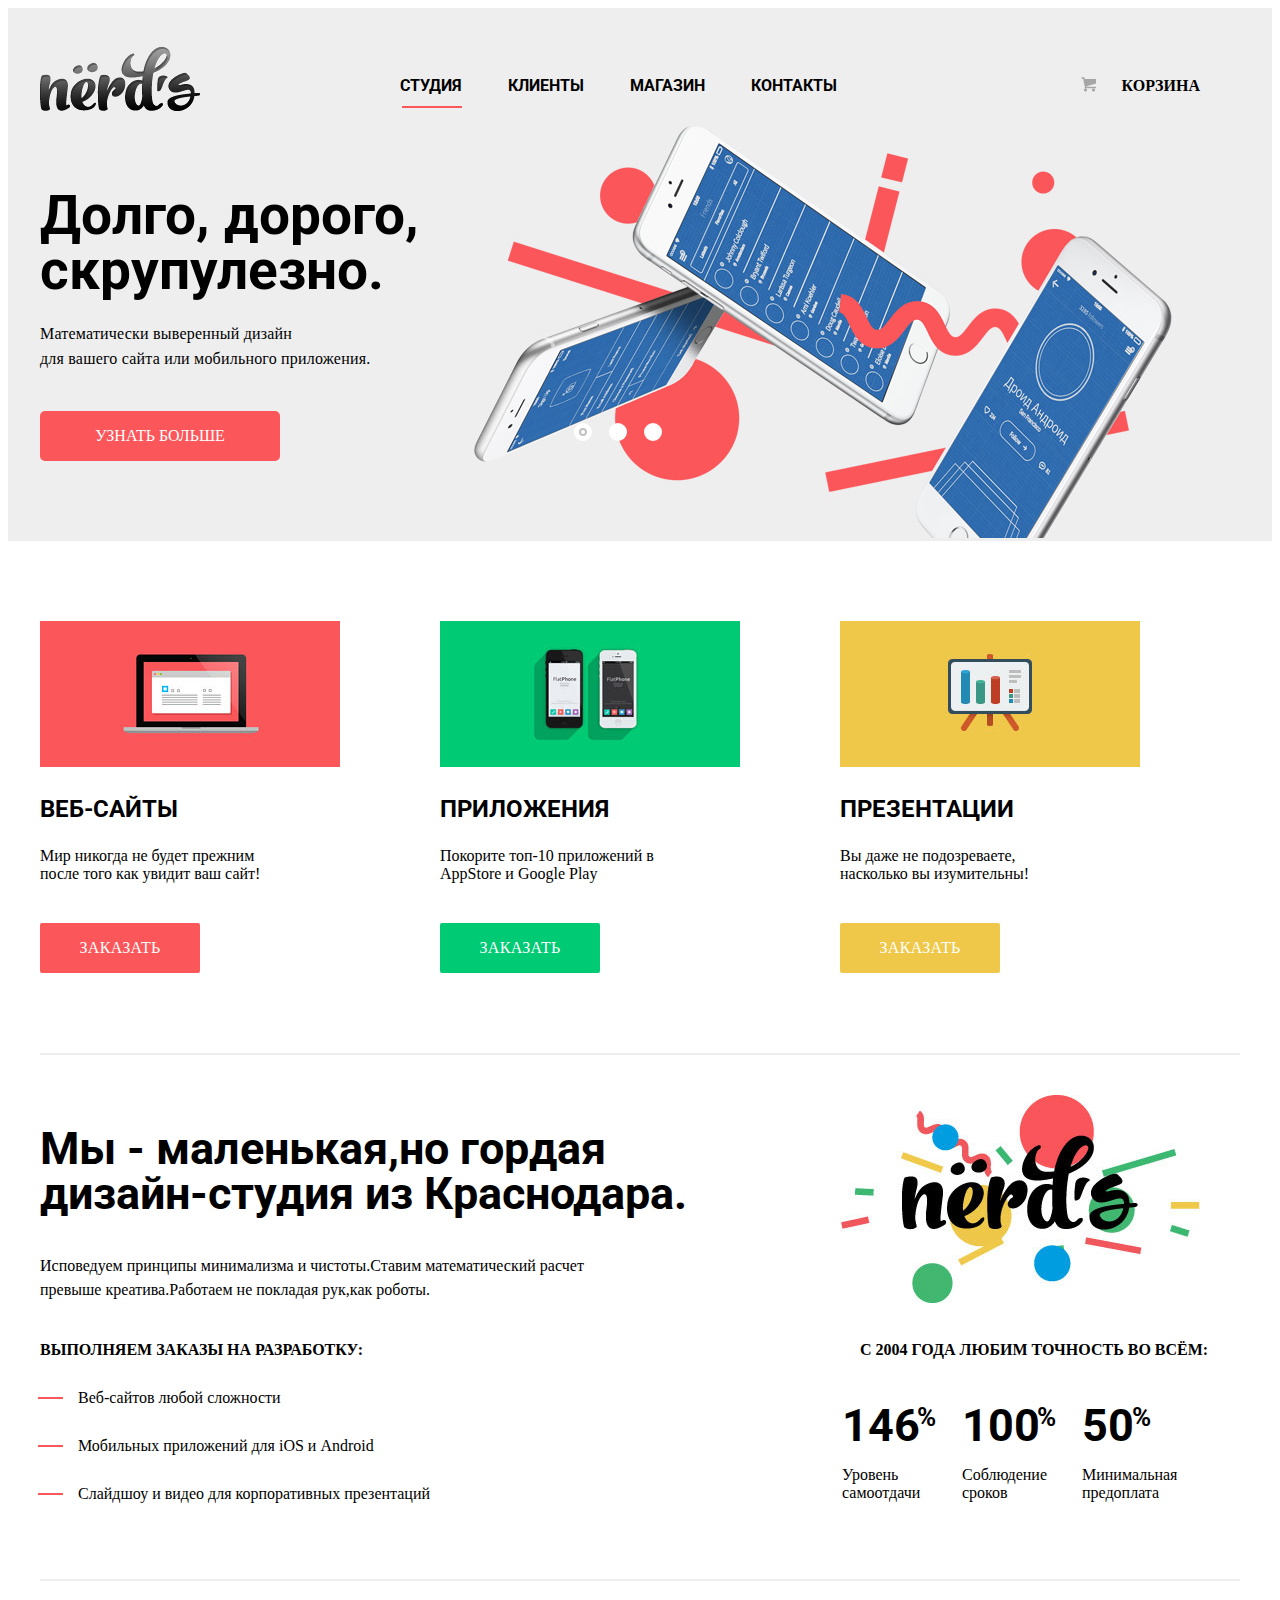
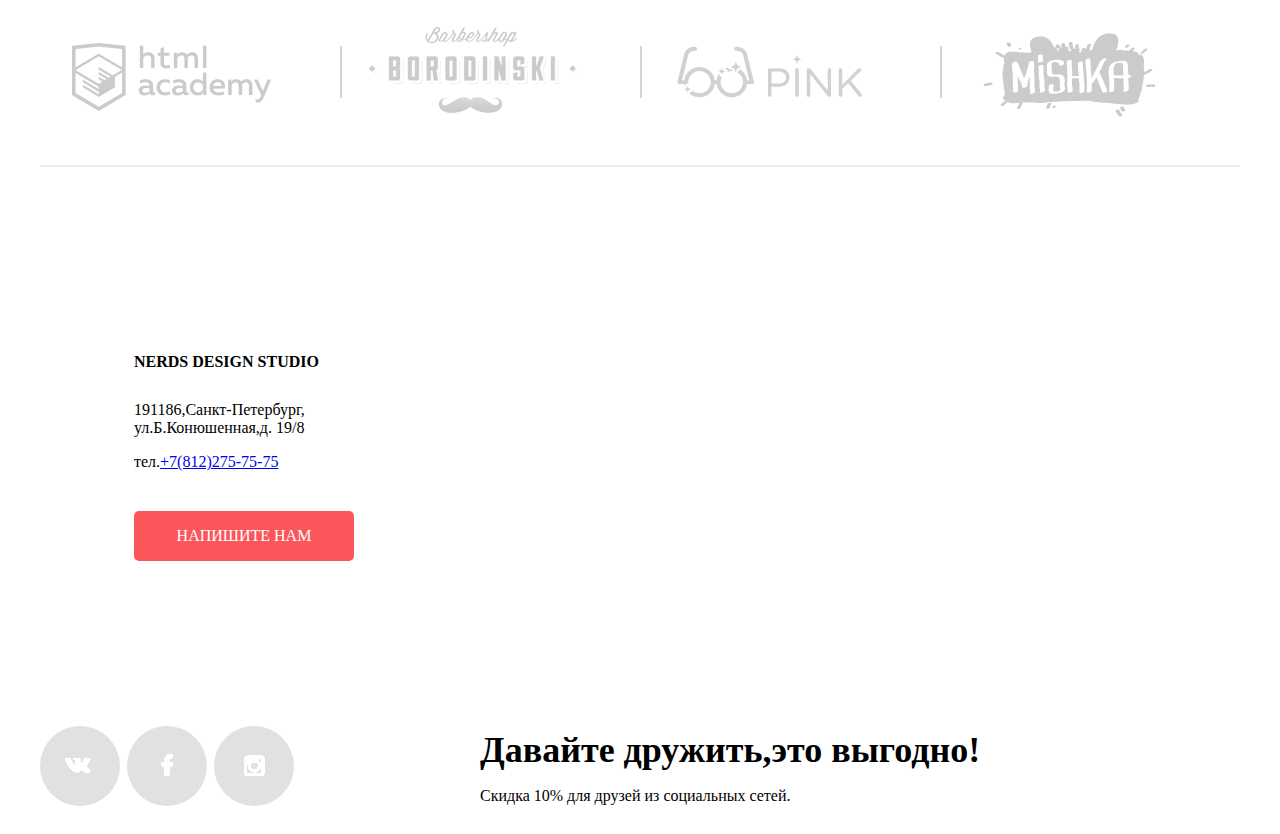
==== commit 42ccd9ba: "правки,доработка" ====
--- a/index.html
+++ b/index.html
@@ -67,7 +67,7 @@
 <!--Каталог услуг-->
     <div class="main-container">
       <div class="bottom-block">
-      <div class="main-catalog clearfix">
+      <div class="main-list clearfix">
           <div class="veb-sites">
               <img src="img/illustration-1.jpg" width="300" height="146" alt="veb-sites">
               <h3>Веб-сайты</h3>
@@ -118,15 +118,15 @@
           <h4>С 2004 года любим точность во всём:</h4>
         <div class="statistics clearfix">
               <div class="stat stat-1">
-                  <h2>146%</h2>
+                  <h2>146<h3>%</h3></h2>
                   <p>Уровень самоотдачи</p>
               </div>
               <div class="stat stat-2">
-                  <h2>100%</h2>
+                  <h2>100<h3>%</h3></h2>
                   <p>Соблюдение сроков</p>
               </div>
               <div class="stat stat-3">
-                  <h2>50%</h2>
+                  <h2>50<h3>%</h3></h2>
                   <p>Минимальная предоплата</p>
               </div>
         </div>
@@ -138,16 +138,19 @@
               <a href="#">
               <img src="img/logo-1.png" width="260" height="180" alt="html-academy">
               </a>
+              <div class="separate-line"></div>
           </div>
           <div class="client client-2">
               <a href="#">
               <img src="img/logo-2.png" width="260" height="180" alt="barbershop">
               </a>
+              <div class="separate-line"></div>
           </div>
           <div class="client client-3">
               <a href="#">
               <img src="img/logo-3.png" width="260" height="180" alt="pink">
               </a>
+              <div class="separate-line"></div>
           </div>
           <div class="client client-4">
               <a href="#">
@@ -162,14 +165,16 @@
       <div class="map">
           <iframe src="https://www.google.com/maps/embed?pb=!1m18!1m12!1m3!1d1998.6038197432142!2d30.32336374361171!3d59.93871594279319!2m3!1f0!2f0!3f0!3m2!1i1024!2i768!4f13.1!3m3!1m2!1s0x4696310fca5ba729%3A0xea9c53d4493c879f!2z0JHQvtC70YzRiNCw0Y8g0JrQvtC90Y7RiNC10L3QvdCw0Y8g0YPQuy4sIDE5LCDQodCw0L3QutGCLdCf0LXRgtC10YDQsdGD0YDQsywg0KDQvtGB0YHQuNGPLCAxOTExODY!5e0!3m2!1sru!2sua!4v1477511303302" width="100%" height="450" frameborder="0" style="border:0" allowfullscreen></iframe>
           <div class="contakts">
-          <h4>Nerds Design Studio</h4>
+            <div class="main-contakts">
+              <h4>Nerds Design Studio</h4>
               <p>191186,Санкт-Петербург,<br>
                 ул.Б.Конюшенная,д. 19/8
               </p>
               <p>тел.<a href="#">+7(812)275-75-75</a></p>
               <div>
+                </div>
                   <a class="btn-3" href="#">Напишите нам</a>
-              </div>
+            </div>
           </div>
       </div>
 <!--Футер-->
--- a/css/style.css
+++ b/css/style.css
@@ -33,9 +33,6 @@
     margin-left:auto;
 }
 .top-block{
-    /*border:1px solid blue;*/
-    /*min-height:545px;*/
-    /*position:relative;*/
     margin-bottom:80px;
     padding-top:43px;
     background-color:#eeeeee;
@@ -43,8 +40,6 @@
 header{
     min-height:70px;
     width:1160px;
-    /*margin-top:43px;*/
-    /*margin-bottom:30px;*/
     background-color:#eeeeee;
     color:#000000;
 }
@@ -92,9 +87,6 @@
     top:55px;
     left:233px;
 }
-/*.top-navigation .vizited{
-    border-bottom:1px solid #fb565a;
-}*/
 .top-navigation a{
     display:block;
     color:#000000;
@@ -185,11 +177,9 @@
 }
 .main-catalog{
     margin-bottom:25px;
-    /*width:1100px;*/
     margin-top:-40px;
 }
 .veb-sites{
-    /*border:1px solid blue;*/
     float:left;
     width:300px;
 }
@@ -198,7 +188,6 @@
     color:#ffffff;
 }
 .apps{
-    /*border:1px solid blue;*/
     float:left;
     width:300px;
     margin-left:100px;
@@ -208,7 +197,6 @@
     color:#ffffff;
 }
 .present{
-    /*border:1px solid blue;*/
     float:left;
     width:300px;
     margin-left:100px;
@@ -228,7 +216,6 @@
     letter-spacing:0.3px;
 }
 .charter{
-    /*border:1px solid blue;*/
     margin-top:40px;
     margin-bottom:70px;
     width:160px;
@@ -267,8 +254,10 @@
     background:#e5a722;
     box-shadow:inset 0 2px 0 0 #ce961f;
 }
+.main-list{
+    margin-bottom:10px;
+}
 .advantage{
-    /*border:1px solid red;*/
     margin-bottom:64px;
     border-top:2px solid #eeeeee;
     padding-top:30px;
@@ -303,9 +292,19 @@
 }
 .menu-charter li{
     list-style:none;
+    position:relative;
+}
+.menu-charter li::before{
+    content:"";
+    position:absolute;
+    display:block;
+    width:25px;
+    height:2px;
+    background-color:#fb565a;
+    top:23px;
+    left:-40px;
 }
 .advantage-right{
-    /*border:1px solid blue;*/
     float:right;
     position:relative;
     width:400px;
@@ -316,7 +315,6 @@
     top:235px;
     left:20px;
     text-transform:uppercase;
-    /*margin-left:40px;*/
 }
 .logo-color{
     position:absolute;
@@ -342,17 +340,31 @@
     margin-left:20px;
 }
 .stat{
+    position:relative;
     width:100px;
     margin-top:-12px;
 }
 .stat p{
     margin-top:-20px;
+}
+.stat-1 h3 ,
+.stat-2 h3
+{
+    position:absolute;
+    left:75px;
+    top:10px;
+    font-size:26px;
+}
+.stat-3 h3
+{
+    position:absolute;
+    left:50px;
+    top:10px;
+    font-size:26px;
 }
 .client-logotip{
     border-top:2px solid #eeeeee;
     border-bottom:2px solid #eeeeee;
-    /*position:relative;
-    min-height:180px;*/
 }
 .client img{
     background-color:#ffffff;
@@ -361,6 +373,17 @@
 .client{
     float:left;
     opacity:0.2;
+    position:relative;
+}
+.separate-line{
+    content:"";
+    position:absolute;
+    top:65px;
+    left:300px;
+    display:block;
+    width:2px;
+    height:52px;
+    background-color:#000000;
 }
 .client:hover{
     opacity:1;
@@ -384,22 +407,28 @@
     position:relative;
 }
 .contakts{
-    /*border:1px solid blue;*/
     width:320px;
-    min-height:310px;
+    min-height:0px;
     position:absolute;
     top:50px;
     left:76px;
     background:#ffffff;
-    padding-top:32px;
-    padding-bottom:0px;
-    padding-left:47px;
-    padding-right:;
-    box-sizing:border-box;
-}
-.contakts h4{
+    padding-top:35px;
+    padding-bottom:35px;
+    padding-right:0px;
+    padding-left:0px;
+}
+.main-contakts h4{
     text-transform:uppercase;
     margin-bottom:30px;
+    font-size:16px;
+    text-align:left;
+}
+.main-contakts{
+    width:200px;
+    margin-right:auto;
+    margin-left:auto;
+    padding-right:20px;
 }
 .btn-3{
     display:block;
@@ -427,11 +456,9 @@
     display:inline-block;
 }
 .social-list{
-    /*border:1px solid blue;*/
     list-style:none;
     width:260px;
     padding-left:0px;
-    /*padding-right:0px;*/
     margin-right:135px;
     margin-top:25px;
 }
@@ -439,7 +466,6 @@
     margin-right:3px;
 }
 .social-list a{
-    /*border:1px solid red;*/
     display:inline-block;
     border-radius:50%;
     min-height:80px;
@@ -452,12 +478,19 @@
 .social-list a:active{
     background-color:#d7373b;
     box-shadow:inset 0 2px 0 0 #c13135;
+    opacity:1;
 }
 .social-1 a{
     background-image:url(../img/sprite.png);
     background-repeat:no-repeat;
     display:block;
-    background-position:6px -265px;
+    background-position:5px -387px;
+}
+.social-1 a:active{
+    background-image:url(../img/sprite.png);
+    background-repeat:no-repeat;
+    display:block;
+    background-position:5px -442px;
 }
 .social-2 a{
     background-image:url(../img/sprite.png);
@@ -465,11 +498,23 @@
     display:block;
     background-position:14px -47px;
 }
+.social-2 a:active{
+    background-image:url(../img/sprite.png);
+    background-repeat:no-repeat;
+    display:block;
+    background-position:14px -109px;
+}
 .social-3 a{
     background-image:url(../img/sprite.png);
     background-repeat:no-repeat;
     display:block;
-    background-position:10px -109px;
+    background-position:10px -170px;
+}
+.social-3 a:active{
+    background-image:url(../img/sprite.png);
+    background-repeat:no-repeat;
+    display:block;
+    background-position:10px -231px;
 }
 .footer{
     position:relative;
@@ -478,30 +523,18 @@
     position:absolute;
     top:28px;
     left:472px;
-    /*border:1px solid blue;*/
     display:inline-block;
 }
 .profit{
     font-weight:bold;
     font-size:36px;
 }
-/*.top-block-catalog{
-    border:1px solid blue;
-    width:100%;
-    min-height:340px;
-    margin-bottom:57px;
-}*/
 .magazine{
     min-height:165px;
     margin-top:70px;
     padding-left:219px;
 }
-/*.main-catalog{
-    /*border:1px solid blue;*/
-    /*border-bottom:1px solid #eeeeee;
-}*/
 .left-column{
-    /*border:1px solid blue;*/
     width:260px;
     min-height:775px;
     float:left;
@@ -581,11 +614,10 @@
     margin-bottom:50px;
 }
 .net{
-    /*border:1px solid red;*/
     min-height:160px;
     width:100%;
     padding-top:25px;
-    margin-bottom:50px;
+    margin-bottom:45px;
 }
 .net h3{
     font-size:18px;
@@ -593,10 +625,23 @@
 }
 .net label{
     display:block;
-    margin-bottom:25px;
+    margin-bottom:19px;
+}
+.input-radio{
+    display:inline-block;
+    vertical-align:middle;
+    width:23px;
+    height:23px;
+    margin-right:10px;
+}
+.input-checkbox{
+    display:inline-block;
+    vertical-align:middle;
+    width:22px;
+    height:22px;
+    margin-right:10px;
 }
 .features{
-    /*border:1px solid red;*/
     min-height:250px;
     width:100%;
     margin-bottom:22px;
@@ -604,11 +649,11 @@
 .features h3{
     font-size:18px;
     font-weight:bold;
-    margin-bottom:24px;
+    margin-bottom:22px;
 }
 .features label{
     display:block;
-    margin-bottom:21px;
+    margin-bottom:19px;
 }
 .btn-4{
     width:260px;
@@ -630,7 +675,6 @@
     box-shadow:inset 0 2px 0 0 #bfbfbf;
 }
 .gallery{
-    /*border:1px solid grey;*/
     float:right;
     width:760px;
     margin-right:38px;
@@ -638,7 +682,6 @@
 .block-list{
     margin-top:23px;
 }
-/*блок шаблона сайта*/
 .block-img{
     margin-bottom:-4px;
 }
@@ -647,6 +690,9 @@
     margin-bottom:35px;
     position:relative;
 }
+.block-item:hover{
+    box-shadow:0 0 1px 2px #e1e1e1;
+}
 .block-item:hover .block-hover{
     display:block;
 }
@@ -654,7 +700,6 @@
     border:1px solid #e5e5e5;
 }
 .block-gray{
-    /*border:1px solid red;*/
     width:360px;
     background-color:#e9e9e9;
     padding-top:10px;
@@ -675,7 +720,6 @@
     margin-left:3px;
 }
 .block-hover{
-    /*border:1px solid green;*/
     display:none;
     position:absolute;
     bottom:0px;
@@ -698,7 +742,6 @@
     left:80px;
     display:block;
     width:200px;
-    /*height:50px;*/
     background-color:#fb565a;
     border-radius:2px;
     text-align:center;
@@ -707,10 +750,7 @@
     color:#ffffff;
     text-decoration:none;
     text-transform:uppercase;
-    /*margin-left:auto;
-    margin-right:auto;*/
-}
-/*конец блока-шаблона сайта*/
+}
 .sedona,.barbershop,.a-plus{
     float:left;
 }
@@ -727,7 +767,6 @@
     margin-top:12px;
 }
 .sorting-type{
-    /*border:1px solid red;*/
     display:inline-block;
     vertical-align:top;
     margin-left:400px;
@@ -746,6 +785,15 @@
     margin-top:14px;
     opacity:0.3;
 }
+.sorting-list li:nth-child(1){
+    width:65px;
+}
+.sorting-list li:nth-child(2){
+    width:65px;
+}
+.sorting-list li:nth-child(3){
+    width:105px;
+}
 .sorting-list li:hover{
     opacity:0.6;
 }
@@ -753,7 +801,6 @@
     opacity:1;
 }
 .sorting-icon{
-    /*border:1px solid blue;*/
     display:inline-block;
     position:absolute;
     vertical-align:top;
@@ -763,7 +810,6 @@
 .sorting-delta{
     width:15px;
     height:15px;
-    /*background-color:red;*/
     display:inline-block;
     vertical-align:top;
     opacity:0.2;
@@ -777,28 +823,25 @@
 .delta-1{
     background-image: url(../img/sprite.png);
     background-repeat: no-repeat;
-    background-position: -17px -198px;
+    background-position: -20px -321px;
 }
 .delta-2{
     margin-left:8px;
     background-image: url(../img/sprite.png);
     background-repeat: no-repeat;
-    background-position: -17px -247px;
+    background-position: -20px -370px;
 }
 .bottom-navigator{
-    /*border:1px solid red;*/
     margin-bottom:70px;
 }
 .page-navigator{
     margin-left:360px;
 }
 .page{
-    /*border:1px solid blue;*/
     display:inline-block;
     text-align:center;
 }
 .page a{
-    /*border:1px solid blue;*/
     display:block;
     text-decoration:none;
     font-size:16px;
@@ -866,7 +909,8 @@
     height:4px;
 }
 Стили спрайта
-./*sprite {
+/*
+.sprite {
     background-image: url(../img/sprite.png);
     background-repeat: no-repeat;
     display: block;
@@ -884,27 +928,46 @@
     background-position: -20px -75px;
 }
 
+.sprite-fb-icon-red {
+    width: 12px;
+    height: 22px;
+    background-position: -20px -137px;
+}
+
 .sprite-insta-icon {
     width: 21px;
     height: 21px;
-    background-position: -20px -137px;
+    background-position: -20px -199px;
+}
+
+.sprite-insta-icon-red {
+    width: 21px;
+    height: 21px;
+    background-position: -20px -260px;
 }
 
 .sprite-sort-down {
     width: 9px;
     height: 9px;
-    background-position: -20px -198px;
+    background-position: -20px -321px;
 }
 
 .sprite-sort-up {
     width: 9px;
     height: 9px;
-    background-position: -20px -247px;
+    background-position: -20px -370px;
 }
 
 .sprite-vk-icon {
     width: 26px;
     height: 15px;
-    background-position: -20px -296px;
-}
+    background-position: -20px -419px;
+}
+
+.sprite-vk-icon-red {
+    width: 26px;
+    height: 15px;
+    background-position: -20px -474px;
+}
+
 */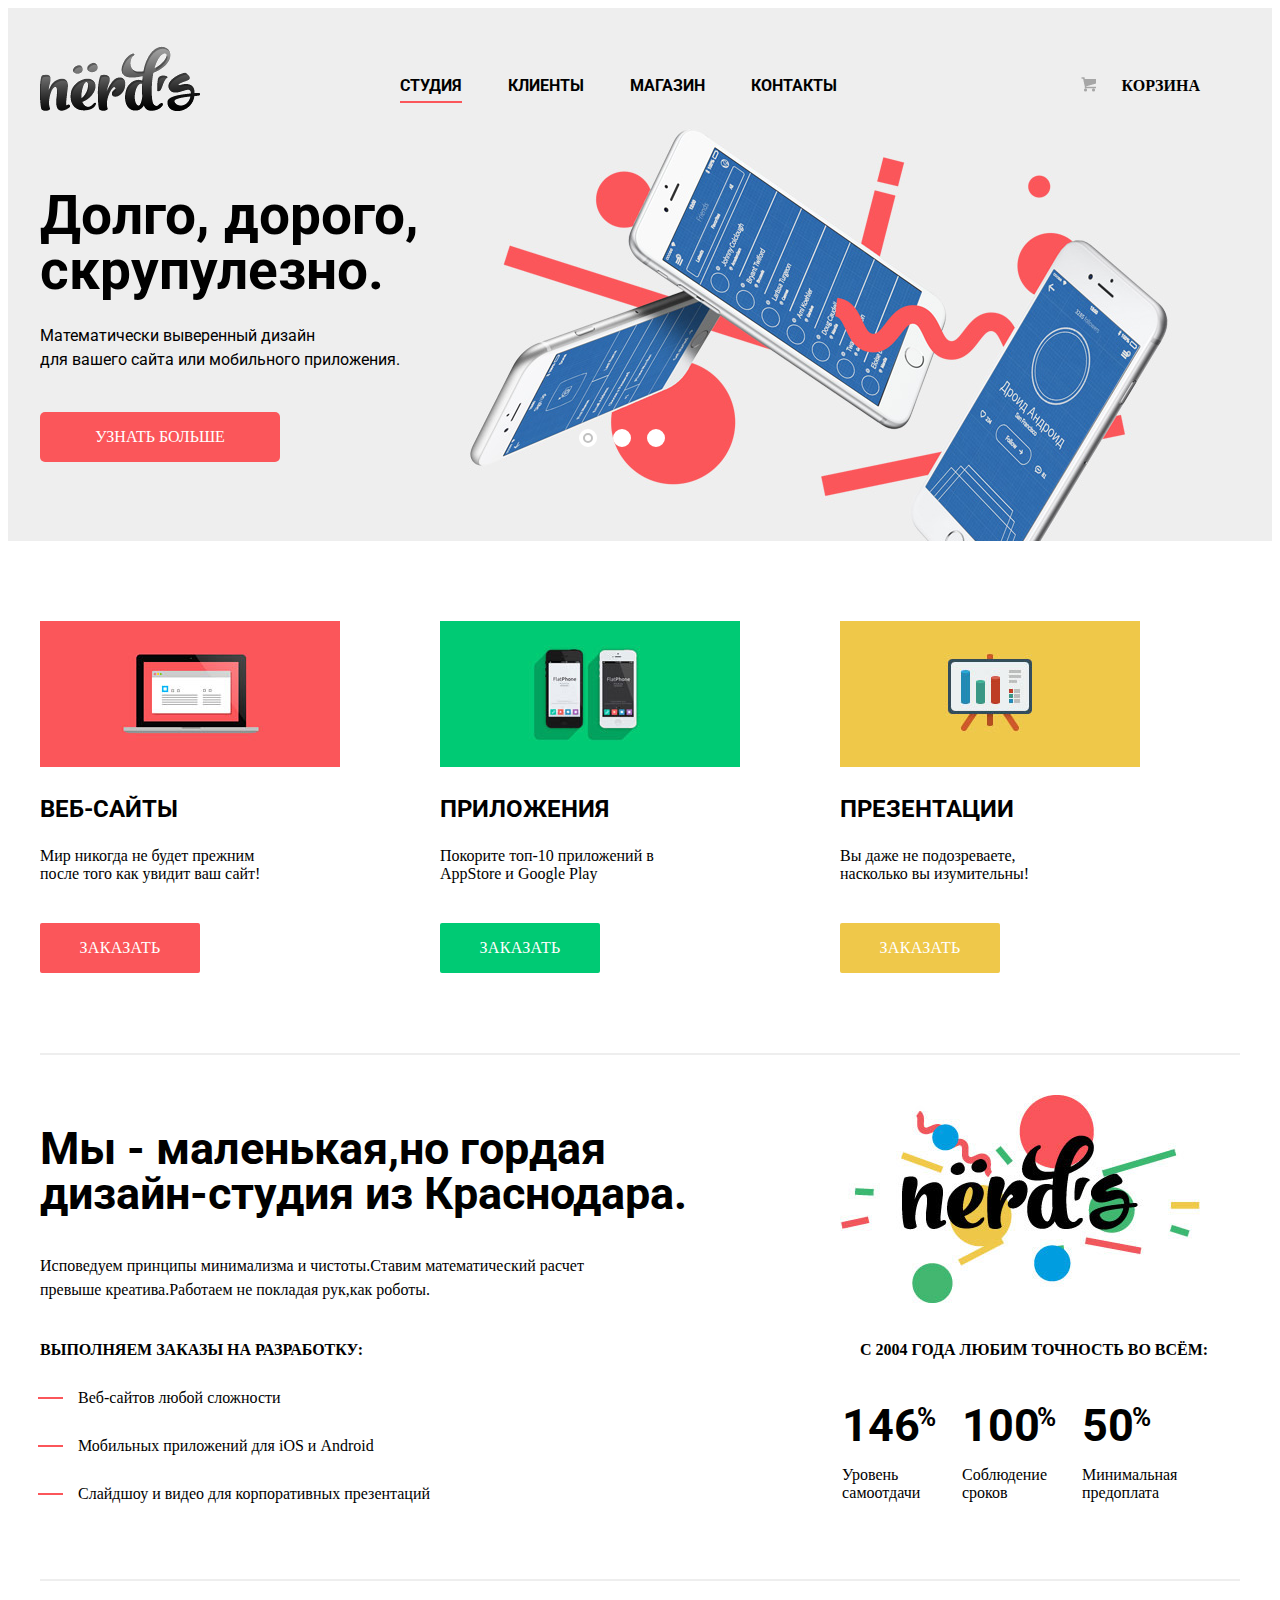
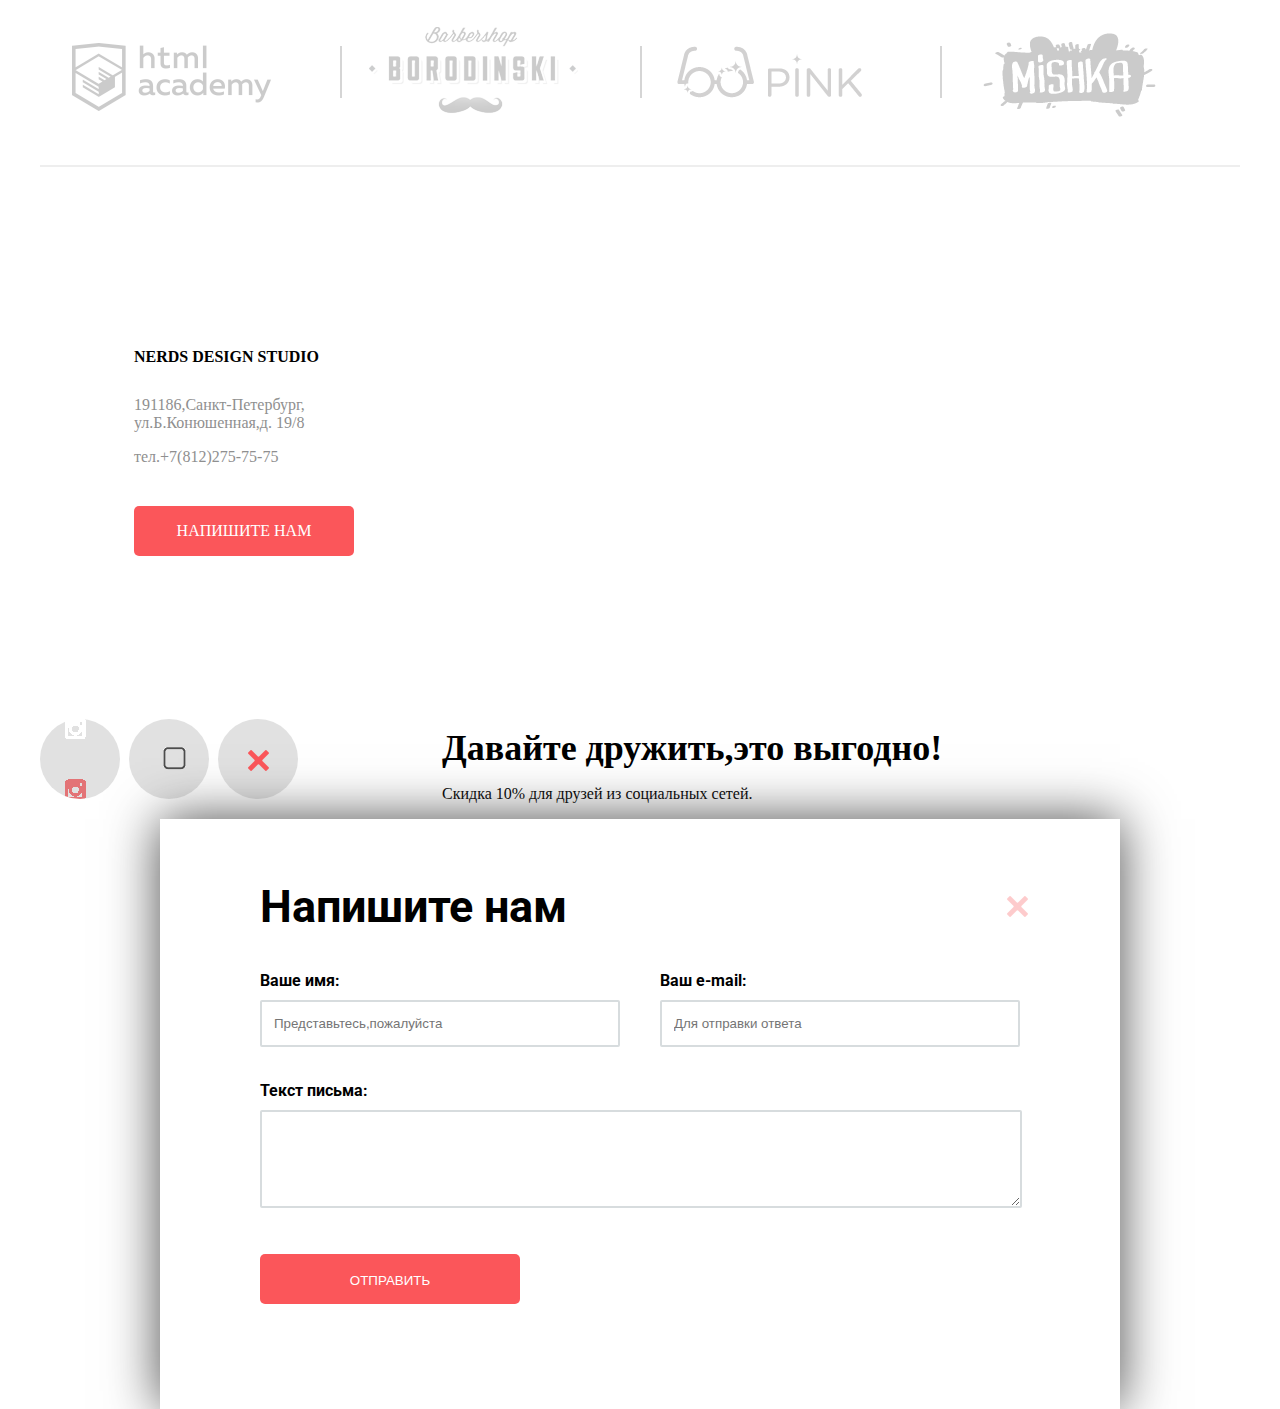
==== commit 6ad8087e: "////" ====
--- a/index.html
+++ b/index.html
@@ -14,26 +14,26 @@
       <div class="main-container">
           <header class="header clearfix">
         <div class="logo">
-          <a href="#" class="logo-link">
+          <a href="index.html" class="logo-link">
             <img src="img/nerds-logo.png" width="160" height="65" alt="nerds">
           </a>
         </div>
         <div class="top-navigation">
             <ul>
                 <li>
-                    <a>Студия</a> 
+                    <a class="visited">Студия</a> 
                 </li>  
                 <li>
                     <a href="#">Клиенты</a> 
                 </li>
                 <li>
-                    <a href="../nerds/catalog.html">Магазин</a> 
+                    <a href="catalog.html">Магазин</a> 
                 </li>
                 <li>
                     <a href="#">Контакты</a> 
                 </li>
             </ul>
-            <div class="vizited vizited-1"></div>
+            <!--  <div class="vizited vizited-1"></div> -->
         </div>
         <div class="top-basket">
             <a href="#" class="basket">  
@@ -41,28 +41,57 @@
             </a>
         </div>
           </header>
-<!--Верхний блок,слайдер-->
-      <div class="slider">
-          <h1>Долго, дорого,<br>
-              скрупулезно.
-          </h1>
-          <p>Математически выверенный дизайн<br>
-             для вашего сайта или мобильного приложения.
-          </p>
-              <div class="more">
-              <a class="btn" href ="#">Узнать больше</a>
-              </div>
-          <div class="slider-icon">
-              <div class="icon icon-active">
-              </div>
-              <div class="icon">
-              </div>
-              <div class="icon">
-              </div>
-          </div>
-          
-      </div>
-      </div>
+   <!--Верхний блок,слайдер-->
+          <div class="slider">
+              <input type="radio" id="icon-1" name="toggle" checked>
+              <input type="radio" id="icon-2" name="toggle">
+              <input type="radio" id="icon-3" name="toggle">
+              <div class="slider-icons">
+                <label for="icon-1"></label>
+                <label for="icon-2"></label>
+                <label for="icon-3"></label>
+            </div>
+            <div class="slides">
+                <div class="slide">
+                    <div class="slide-text">
+                      <div class="slide-title">Долго, дорого, скрупулезно.
+                        </div>
+                        <p>Математически выверенный дизайн<br> для вашего сайта или мобильного приложения.</p>
+                    <div class="more">
+                        <a class="btn" href="#">Узнать больше</a>
+                    </div>
+                            
+                    </div>
+                </div>
+                <div class="slide">
+                    <div class="slide-text">
+                      <div class="slide-title">Любим математику как никто другой
+                        </div>
+                        <p>Никакого креатива, только математические формулы<br>
+                        для расчета идеальных пропорций.</p>
+                    <div class="more">
+                        <a class="btn" href="#">Узнать больше</a>
+                    </div>
+                            
+                    </div>
+                </div>
+                <div class="slide">
+                    <div class="slide-text">
+                      <div class="slide-title">Только ночь,<br>
+                        только хардкор
+                        </div>
+                        <p>Работать днем, как все? Мы против этого.<br>
+                        Ближе к полуночи работа только начинается.</p>
+                    <div class="more">
+                        <a class="btn" href="#">Узнать больше</a>
+                    </div>
+                            
+                    </div>
+                </div>
+            </div>  
+          </div>      
+ <!-- Конец слайдера-->     
+         </div>
     </div>
 <!--Каталог услуг-->
     <div class="main-container">
@@ -170,7 +199,7 @@
               <p>191186,Санкт-Петербург,<br>
                 ул.Б.Конюшенная,д. 19/8
               </p>
-              <p>тел.<a href="#">+7(812)275-75-75</a></p>
+              <p>тел.<a class="telephone" href="#">+7(812)275-75-75</a></p>
               <div>
                 </div>
                   <a class="btn-3" href="#">Напишите нам</a>
@@ -202,5 +231,24 @@
         </div>
         </div>
       </footer>
-</body>
-</html>
+      <div class="modal-window">
+            <button class="modal-window-close" title="Закрыть" type="button">Закрыть
+            </button>
+          <h2 class="modal-window-title">Напишите нам</h2>
+          <form class="modal-form" action="#" method="post">
+              <label>Ваше имя:<br>
+                <input class="modal-name" type="text" name="modal-name" placeholder="Представьтесь,пожалуйста">
+              </label>
+              <label>Ваш e-mail:<br>
+                <input class="modal-mail" type="text" name="modal-mail" placeholder="Для отправки ответа">
+              </label>
+              <label>Текст письма:<br>
+                  <textarea placeholder="В свободной форме" name="modal-text" rows="6">
+                  </textarea>
+              </label>
+              <button type="submit" class="btn-6">Отправить
+              </button>
+          </form>
+      </div>
+    </body>
+</html>--- a/css/style.css
+++ b/css/style.css
@@ -55,11 +55,12 @@
     opacity:0.3;
 }
 .top-navigation{
-    position:relative;
+    /*position:relative;*/
     width:440px;
-    min-height:45px; 
+    /*min-height:45px; */
     float:left;
     margin-left:200px;
+    /*border:1px solid red;*/
 }
 .top-navigation ul{
     margin:0;
@@ -71,7 +72,8 @@
     line-height:30px;
     margin-right:42px;
 }
-.vizited{
+
+/*.vizited{
     position:absolute;
     display:block;
     height:2px;
@@ -86,14 +88,16 @@
     width:74px;
     top:55px;
     left:233px;
-}
+    left:233px;
+}
+*/
 .top-navigation a{
     display:block;
     color:#000000;
     text-decoration:none;
     text-transform:uppercase;
     padding-top:20px;
-    padding-bottom:20px;
+    /*padding-bottom:20px;*/
     font-family:"Roboto","Arial",sans-serif;
     font-weight:bold;
     }
@@ -106,6 +110,9 @@
 .top-navigation a:active{
     color:#000000;
     opacity:0.3;
+}
+.top-navigation .visited{
+    border-bottom: 2px solid #fb565a;
 }
 .top-basket{
     position:relative;
@@ -410,11 +417,11 @@
     width:320px;
     min-height:0px;
     position:absolute;
-    top:50px;
+    top:45px;
     left:76px;
     background:#ffffff;
     padding-top:35px;
-    padding-bottom:35px;
+    padding-bottom:40px;
     padding-right:0px;
     padding-left:0px;
 }
@@ -423,12 +430,20 @@
     margin-bottom:30px;
     font-size:16px;
     text-align:left;
+    color:#000000;
 }
 .main-contakts{
     width:200px;
     margin-right:auto;
     margin-left:auto;
     padding-right:20px;
+}
+.main-contakts .telephone{
+    text-decoration:none;
+    color:#8f8f8f;
+}
+.main-contakts p{
+    color:#8f8f8f;
 }
 .btn-3{
     display:block;
@@ -457,13 +472,13 @@
 }
 .social-list{
     list-style:none;
-    width:260px;
+    width:270px;
     padding-left:0px;
     margin-right:135px;
-    margin-top:25px;
+    margin-top:18px;
 }
 .social-list li{
-    margin-right:3px;
+    margin-right:5px;
 }
 .social-list a{
     display:inline-block;
@@ -516,14 +531,9 @@
     display:block;
     background-position:10px -231px;
 }
-.footer{
-    position:relative;
-}
 .friends{
-    position:absolute;
-    top:28px;
-    left:472px;
-    display:inline-block;
+    display:inline-block;
+    margin-left:-7px;
 }
 .profit{
     font-weight:bold;
@@ -538,6 +548,7 @@
     width:260px;
     min-height:775px;
     float:left;
+    border:1px solid green;
 }
 .range-filter{
     width:240px;
@@ -618,29 +629,100 @@
     width:100%;
     padding-top:25px;
     margin-bottom:45px;
+    border:1px solid red;
 }
 .net h3{
     font-size:18px;
     font-weight:bold;
 }
-.net label{
+
+.net-radio{
+    list-style:none;
+    margin:0px;
+    padding:0px;
+}
+.net-radio label{
+    cursor:pointer;
+    position:relative;
+    opacity:0.4;
+    display:block;
+    border:1px solid blue;
+    padding-left:35px;
+    padding-top:5px;
+    padding-bottom:5px;
+    margin-bottom:5px;
+}
+.net-radio label:hover{
+    opacity:1;
+}
+.net-radio label:disabled{
+    opacity:0.1;
+}
+.net-radio input+label::before{
+    content:"";
+    display:block;
+    background-image:url(../img/sprite.png);
+    background-repeat:no-repeat;
+    width:25px;
+    height:25px;
+    background-position:-20px -447px;
+    position:absolute;
+    top:2px;
+    left:5px;
+}
+.net-radio input:checked+label::before{
+    content:"";
+    display:block;
+    background-image:url(../img/sprite.png);
+    background-repeat:no-repeat;
+    width:25px;
+    height:25px;
+    background-position: -20px -512px;
+    position:absolute;
+    top:2px;
+    left:5px;
+}
+/*.net-line{
+    display:block;
+    border:1px solid blue;
+    padding-left:35px;
+    padding-top:5px;
+    padding-bottom:5px;
+    margin-bottom:5px;
+}
+*/
+.net-radio input{
+    display:none;
+}
+
+
+/*.net-list{
+    list-style:none;
+    margin:0;
+    padding:0;
+}
+*/
+/*.net label{
     display:block;
     margin-bottom:19px;
 }
-.input-radio{
+*/
+/*.input-radio{
     display:inline-block;
     vertical-align:middle;
     width:23px;
     height:23px;
     margin-right:10px;
 }
-.input-checkbox{
+*/
+/*.input-checkbox{
     display:inline-block;
     vertical-align:middle;
     width:22px;
     height:22px;
     margin-right:10px;
 }
+*/
 .features{
     min-height:250px;
     width:100%;
@@ -651,10 +733,60 @@
     font-weight:bold;
     margin-bottom:22px;
 }
-.features label{
+.features-checkbox{
+    list-style:none;
+    margin:0px;
+    padding:0px;
+}
+.features-checkbox label{
+    cursor:pointer;
+    position:relative;
+    opacity:0.4;
+    display:block;
+    border:1px solid blue;
+    padding-left:35px;
+    padding-top:5px;
+    padding-bottom:5px;
+    margin-bottom:5px;
+}
+.features-checkbox label:hover{
+    opacity:1;
+}
+.features-checkbox label:disabled{
+    opacity:0.1;
+}
+.features-checkbox input+label::before{
+    content:"";
+    display:block;
+    background-image:url(../img/sprite.png);
+    background-repeat:no-repeat;
+    width:27px;
+    height:23px;
+    background-position:-20px -75px;
+    position:absolute;
+    top:2px;
+    left:5px;
+}
+.features-checkbox input:checked+label::before{
+    content:"";
+    display:block;
+    background-image:url(../img/sprite.png);
+    background-repeat:no-repeat;
+    width:27px;
+    height:23px;
+    background-position:-20px -138px;
+    position:absolute;
+    top:2px;
+    left:5px;
+}
+.features-checkbox input{
+    display:none;
+}
+/*.features label{
     display:block;
     margin-bottom:19px;
 }
+*/
 .btn-4{
     width:260px;
     text-transform:uppercase;
@@ -678,6 +810,7 @@
     float:right;
     width:760px;
     margin-right:38px;
+    border:1px solid red;
 }
 .block-list{
     margin-top:23px;
@@ -689,6 +822,8 @@
     width:360px;
     margin-bottom:35px;
     position:relative;
+    border-top-left-radius:3px;
+    border-top-right-radius:3px;
 }
 .block-item:hover{
     box-shadow:0 0 1px 2px #e1e1e1;
@@ -697,13 +832,20 @@
     display:block;
 }
 .block-general{
+    border-top-left-radius:3px;
+    border-top-right-radius:3px;
     border:1px solid #e5e5e5;
 }
 .block-gray{
-    width:360px;
+    width:358px;
     background-color:#e9e9e9;
     padding-top:10px;
     padding-bottom:11px;
+}
+.block-item:hover .block-gray{
+    background-color:#4d4d4d;
+    border-top-left-radius:3px;
+    border-top-right-radius:3px;
 }
 .block-gray ul{
     margin:0px;
@@ -751,6 +893,13 @@
     text-decoration:none;
     text-transform:uppercase;
 }
+.btn-5:hover{
+    background-color:#e74246;
+}
+.btn-5:active{
+    background-color:#d7373b;
+    box-shadow:inset 0 2px 0 0 #c13135;
+}
 .sedona,.barbershop,.a-plus{
     float:left;
 }
@@ -785,6 +934,10 @@
     margin-top:14px;
     opacity:0.3;
 }
+.sorting-list a{
+    text-decoration:none;
+    color:#000000;
+}
 .sorting-list li:nth-child(1){
     width:65px;
 }
@@ -792,7 +945,7 @@
     width:65px;
 }
 .sorting-list li:nth-child(3){
-    width:105px;
+    width:106px;
 }
 .sorting-list li:hover{
     opacity:0.6;
@@ -819,6 +972,11 @@
 }
 .sorting-delta:active{
     opacity:1;
+}
+.sorting-delta a{
+    display:block;
+    width:100%;
+    height:100%;
 }
 .delta-1{
     background-image: url(../img/sprite.png);
@@ -871,44 +1029,225 @@
 .page .next{
     width:260px;
 }
+/* Стили слайдера*/
 .slider{
     position:relative;
-    min-height:390px;
+    width:100%;
+    min-height:435px;
+    margin:0 auto;
+    /*border:1px solid red;*/
+    margin-top:-15px;
+}
+.slider input[type=radio]{
+    position:absolute;
+    opacity:0;
+}
+.slider-icons{
+    position:absolute;
+    bottom:95px;
+    left:50%;
+    top:323px;
+    width:200px;
+    height:5px;
+    margin-left:-112px;
+    text-align:center;
+    z-index:1000;
+}
+.slider-icons label{
+    position:relative;
+    display:inline-block;
+    width:10px;
+    height:10px;
+    margin-right:12px;
+    background:#ffffff;
+    border:4px solid #ffffff;
+    vertical-align:top;
+    border-radius:50%;
+    cursor:pointer;
+}
+.slider-icons label::after{
+    content:"";
+    position:absolute;
+    display:block;
+    width:6px;
+    height:6px;
+    border-radius:50%;
+    background-color:#ffffff;
+    top:2px;
+    left:2px;
+}
+#icon-1:checked~ .slider-icons label[for="icon-1"],
+#icon-2:checked~ .slider-icons label[for="icon-2"],
+#icon-3:checked~ .slider-icons label[for="icon-3"]{
+    background:#c1c1c1; 
+}
+.slide{
+    position:absolute;
+    top:0;
+    left:0;
+    width:100%;
+    height:100%;
+    overflow:hidden;
+}
+.slide-text{
+    width:530px;
+    padding:30px 0;
+    color:#000000;
+}
+.slide-title{
+    font-size:36px;
+    line-height:1;
+    font-weight:bold;
+    color:#000000;
+}
+.slide:nth-child(1){
     background-image:url(../img/slider-1.png);
     background-repeat:no-repeat;
-    background-position:400px -14px;
-    padding-top:30px;
-}
-.slider p{
-    margin-top:-14px;
-    line-height:25px;
-    letter-spacing:0.2px;
-}
-.slider-icon{
-    position:absolute;
-    left:534px;
-    top:302px;
-}
-.icon{
-    display:inline-block;
-    vertical-align:top;
-    width:18px;
-    height:18px;
-    border-radius:50%;
+    background-position:90% 5px;
+}
+.slide:nth-child(2){
+    background-image:url(../img/slider-2.png);
+    background-repeat:no-repeat;
+    background-position:90% 5px;
+}
+.slide:nth-child(3){
+    background-image:url(../img/slider-3.png);
+    background-repeat:no-repeat;
+    background-position:90% 5px;
+}
+.slide{
+    display:none;
+}
+#icon-1:checked~ .slides .slide:nth-child(1){
+    display:block;
+}
+#icon-2:checked~ .slides .slide:nth-child(2){
+    display:block;
+}
+#icon-3:checked~ .slides .slide:nth-child(3){
+    display:block;
+}
+.slide-title{
+    font-size:55px;
+    line-height:55px;
+    color:#000000;
+    font-weight:bold;
+    font-family:"Roboto","Arial",sans-serif;
+}
+.slide-text p{
+    font-size:16px;
+    line-height:24px;
+    color:#000000;
+    font-weight:normal;
+    font-family:"Roboto","Arial",sans-serif;
+    margin-top:26px;
+}
+.slide-text{
+    margin-top:52px;
+}
+.modal-window{
+    width:760px;
+    min-height:440px;
+    background-color:ffffff;
+    font-family:"Roboto","Arial",sans-serif;
+    color:#000000;
+    font-size:16px;
+    line-height:18px;
+    color:#000000;
+    font-weight:bold;
+    padding-top:70px;
+    padding-bottom:80px;
+    padding-right:100px;
+    padding-left:100px;
+    position:absolute;
+    left:50%;
+    margin-left:-480px;
+    box-shadow:0 0 50px 0 #4b4b4b;
+}
+.modal-window-close{
+    width:21px;
+    height:21px;
+    font-size:0;
+    cursor:pointer;
+    position:absolute;
+    top:77px;
+    left:847px;
+    opacity:0.3;
+    display:block;
     background-color:#ffffff;
-    margin-right:13px;
-}
-.icon-active::before{
-    content:"";
-    position:absolute;
-    top:5px;
-    left:5px;
-    border:2px solid #c1c1c1;
-    border-radius:50%;
-    width:4px;
-    height:4px;
-}
-Стили спрайта
+    outline:none;
+    border:none;
+    background-image:url(../img/sprite.png);
+    background-repeat:no-repeat;
+    background-position: -20px -201px;
+}
+.modal-window-close:hover{
+    opacity:1;
+}
+.modal-window-close:active{
+    opacity:0.1;
+}
+.modal-window-title{
+    margin-top:-5px;
+    margin-bottom:43px;
+}
+.modal-form label{
+    display:inline-block;
+}
+.modal-form label:last-child{
+    display:block;
+}
+.modal-form input{
+    width:332px;
+    height:43px;
+    border:2px solid #d7dcde;
+    border-radius:2px;
+    margin-top:10px;
+    padding:0 12px;
+    margin-bottom:35px;
+}
+.modal-form input:hover{
+    border:2px solid #b4b9bb;
+}
+.modal-name{
+    margin-right:36px;
+}
+.modal-form textarea{
+    width:754px;
+    border:2px solid #d7dcde;
+    border-radius:2px;
+    margin-top:10px;
+    margin-bottom:42px;
+}
+.modal-form textarea:hover{
+    border:2px solid #b4b9bb;
+}
+.modal-form button{
+    display:block;
+    width:260px;
+    height:50px;
+    background-color:#fb565a;
+    border-radius:5px;
+    text-align:center;
+    padding-top:16px;
+    padding-bottom:14px;
+    color:#ffffff;
+    text-decoration:none;
+    text-transform:uppercase;
+    outline:none;
+    border:none;
+}
+.modal-form button:hover{
+    background-color:#e74246;
+}
+.modal-form button:active{
+    background-color:#d7373b;
+    color:#e37376;
+    box-shadow:inset 0 2px 0 0 #c13135;
+}
+}
+/*Конец стилей слайдера*/
+/*Стили спрайта*/
 /*
 .sprite {
     background-image: url(../img/sprite.png);
@@ -922,52 +1261,82 @@
     background-position: -20px -20px;
 }
 
+.sprite-checkbox-off {
+    width: 27px;
+    height: 23px;
+    background-position: -20px -75px;
+}
+
+.sprite-checkbox-on {
+    width: 27px;
+    height: 23px;
+    background-position: -20px -138px;
+}
+
+.sprite-close-cross {
+    width: 21px;
+    height: 21px;
+    background-position: -20px -201px;
+}
+
 .sprite-fb-icon {
     width: 12px;
     height: 22px;
-    background-position: -20px -75px;
+    background-position: -20px -262px;
 }
 
 .sprite-fb-icon-red {
     width: 12px;
     height: 22px;
-    background-position: -20px -137px;
+    background-position: -20px -324px;
 }
 
 .sprite-insta-icon {
     width: 21px;
     height: 21px;
-    background-position: -20px -199px;
+    background-position: -20px -386px;
 }
 
 .sprite-insta-icon-red {
     width: 21px;
     height: 21px;
-    background-position: -20px -260px;
+    background-position: -20px -447px;
+}
+
+.sprite-radio-off {
+    width: 25px;
+    height: 25px;
+    background-position: -20px -508px;
+}
+
+.sprite-radio-on {
+    width: 25px;
+    height: 25px;
+    background-position: -20px -573px;
 }
 
 .sprite-sort-down {
     width: 9px;
     height: 9px;
-    background-position: -20px -321px;
+    background-position: -20px -638px;
 }
 
 .sprite-sort-up {
     width: 9px;
     height: 9px;
-    background-position: -20px -370px;
+    background-position: -20px -687px;
 }
 
 .sprite-vk-icon {
     width: 26px;
     height: 15px;
-    background-position: -20px -419px;
+    background-position: -20px -736px;
 }
 
 .sprite-vk-icon-red {
     width: 26px;
     height: 15px;
-    background-position: -20px -474px;
+    background-position: -20px -791px;
 }
 
 */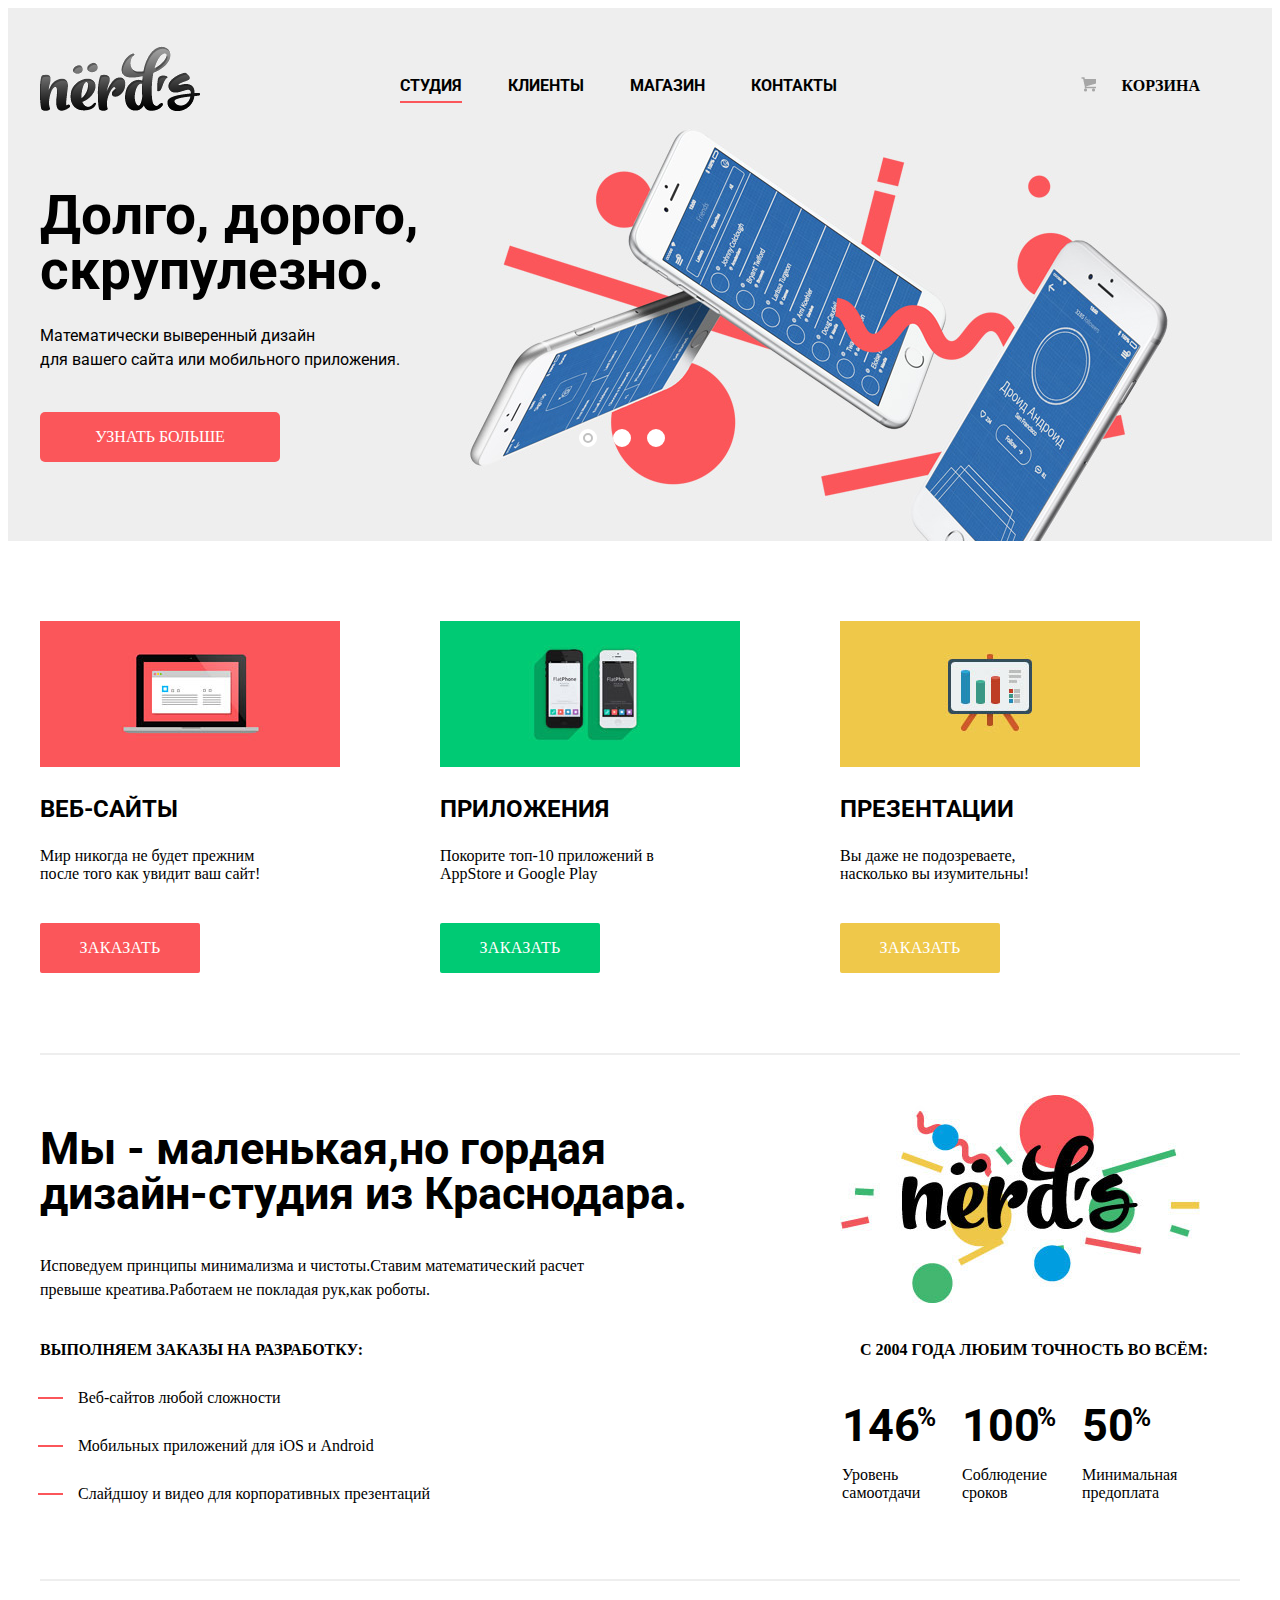
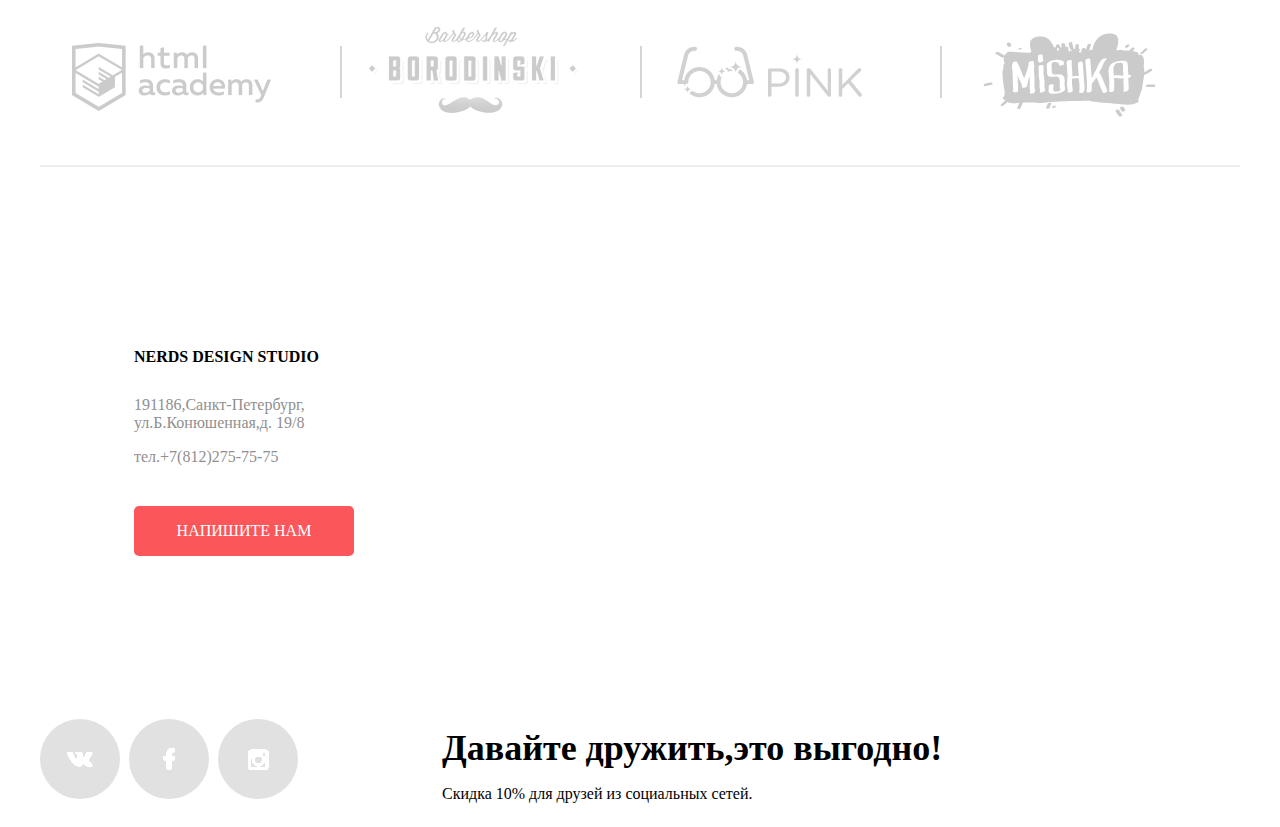
==== commit c55151e8: "////" ====
--- a/index.html
+++ b/index.html
@@ -191,7 +191,7 @@
     </div>
        
 <!--Блок-карта-->
-      <div class="map">
+     <div class="map">
           <iframe src="https://www.google.com/maps/embed?pb=!1m18!1m12!1m3!1d1998.6038197432142!2d30.32336374361171!3d59.93871594279319!2m3!1f0!2f0!3f0!3m2!1i1024!2i768!4f13.1!3m3!1m2!1s0x4696310fca5ba729%3A0xea9c53d4493c879f!2z0JHQvtC70YzRiNCw0Y8g0JrQvtC90Y7RiNC10L3QvdCw0Y8g0YPQuy4sIDE5LCDQodCw0L3QutGCLdCf0LXRgtC10YDQsdGD0YDQsywg0KDQvtGB0YHQuNGPLCAxOTExODY!5e0!3m2!1sru!2sua!4v1477511303302" width="100%" height="450" frameborder="0" style="border:0" allowfullscreen></iframe>
           <div class="contakts">
             <div class="main-contakts">
@@ -205,7 +205,7 @@
                   <a class="btn-3" href="#">Напишите нам</a>
             </div>
           </div>
-      </div>
+     </div>
 <!--Футер-->
       <footer class="footer">
         <div class="main-container">
--- a/css/style.css
+++ b/css/style.css
@@ -499,37 +499,37 @@
     background-image:url(../img/sprite.png);
     background-repeat:no-repeat;
     display:block;
-    background-position:5px -387px;
+    background-position:7px -703px;
 }
 .social-1 a:active{
     background-image:url(../img/sprite.png);
     background-repeat:no-repeat;
     display:block;
-    background-position:5px -442px;
+    background-position:7px -758px;
 }
 .social-2 a{
     background-image:url(../img/sprite.png);
     background-repeat:no-repeat;
     display:block;
-    background-position:14px -47px;
+    background-position:14px -233px;
 }
 .social-2 a:active{
     background-image:url(../img/sprite.png);
     background-repeat:no-repeat;
     display:block;
-    background-position:14px -109px;
+    background-position:14px -295px;
 }
 .social-3 a{
     background-image:url(../img/sprite.png);
     background-repeat:no-repeat;
     display:block;
-    background-position:10px -170px;
+    background-position:10px -356px;
 }
 .social-3 a:active{
     background-image:url(../img/sprite.png);
     background-repeat:no-repeat;
     display:block;
-    background-position:10px -231px;
+    background-position:10px -417px;
 }
 .friends{
     display:inline-block;
@@ -548,7 +548,6 @@
     width:260px;
     min-height:775px;
     float:left;
-    border:1px solid green;
 }
 .range-filter{
     width:240px;
@@ -629,22 +628,60 @@
     width:100%;
     padding-top:25px;
     margin-bottom:45px;
-    border:1px solid red;
 }
 .net h3{
     font-size:18px;
     font-weight:bold;
+    margin-bottom:22px;
 }
 
 .net-radio{
     list-style:none;
     margin:0px;
     padding:0px;
+    margin-top:-5px;
 }
 .net-radio label{
     cursor:pointer;
     position:relative;
     opacity:0.4;
+    display:block;
+    padding-left:35px;
+    padding-top:5px;
+    padding-bottom:5px;
+    margin-bottom:12px;
+}
+.net-radio label:hover{
+    opacity:1;
+}
+.net-radio label:disabled{
+    opacity:0.1;
+}
+.net-radio input+label::before{
+    content:"";
+    display:block;
+    background-image:url(../img/sprite.png);
+    background-repeat:no-repeat;
+    width:25px;
+    height:25px;
+    background-position:-20px -508px;
+    position:absolute;
+    top:2px;
+    left:0px;
+}
+.net-radio input:checked+label::before{
+    content:"";
+    display:block;
+    background-image:url(../img/sprite.png);
+    background-repeat:no-repeat;
+    width:25px;
+    height:25px;
+    background-position:-20px -573px;
+    position:absolute;
+    top:2px;
+    left:0px;
+}
+/*.net-line{
     display:block;
     border:1px solid blue;
     padding-left:35px;
@@ -652,44 +689,6 @@
     padding-bottom:5px;
     margin-bottom:5px;
 }
-.net-radio label:hover{
-    opacity:1;
-}
-.net-radio label:disabled{
-    opacity:0.1;
-}
-.net-radio input+label::before{
-    content:"";
-    display:block;
-    background-image:url(../img/sprite.png);
-    background-repeat:no-repeat;
-    width:25px;
-    height:25px;
-    background-position:-20px -447px;
-    position:absolute;
-    top:2px;
-    left:5px;
-}
-.net-radio input:checked+label::before{
-    content:"";
-    display:block;
-    background-image:url(../img/sprite.png);
-    background-repeat:no-repeat;
-    width:25px;
-    height:25px;
-    background-position: -20px -512px;
-    position:absolute;
-    top:2px;
-    left:5px;
-}
-/*.net-line{
-    display:block;
-    border:1px solid blue;
-    padding-left:35px;
-    padding-top:5px;
-    padding-bottom:5px;
-    margin-bottom:5px;
-}
 */
 .net-radio input{
     display:none;
@@ -726,12 +725,12 @@
 .features{
     min-height:250px;
     width:100%;
-    margin-bottom:22px;
+    margin-bottom:23px;
 }
 .features h3{
     font-size:18px;
     font-weight:bold;
-    margin-bottom:22px;
+    margin-bottom:17px;
 }
 .features-checkbox{
     list-style:none;
@@ -743,11 +742,10 @@
     position:relative;
     opacity:0.4;
     display:block;
-    border:1px solid blue;
     padding-left:35px;
     padding-top:5px;
     padding-bottom:5px;
-    margin-bottom:5px;
+    margin-bottom:12px;
 }
 .features-checkbox label:hover{
     opacity:1;
@@ -765,7 +763,7 @@
     background-position:-20px -75px;
     position:absolute;
     top:2px;
-    left:5px;
+    left:0px;
 }
 .features-checkbox input:checked+label::before{
     content:"";
@@ -777,7 +775,7 @@
     background-position:-20px -138px;
     position:absolute;
     top:2px;
-    left:5px;
+    left:0px;
 }
 .features-checkbox input{
     display:none;
@@ -810,7 +808,6 @@
     float:right;
     width:760px;
     margin-right:38px;
-    border:1px solid red;
 }
 .block-list{
     margin-top:23px;
@@ -919,7 +916,7 @@
     display:inline-block;
     vertical-align:top;
     margin-left:400px;
-    margin-top:-50px;
+    margin-top:-48px;
 }
 .sorting-list{
     list-style:none;
@@ -930,7 +927,7 @@
     display:inline-block;
     text-transform:uppercase;
     font-size:14px;
-    margin-right:18px;
+    margin-right:14px;
     margin-top:14px;
     opacity:0.3;
 }
@@ -957,8 +954,11 @@
     display:inline-block;
     position:absolute;
     vertical-align:top;
-    top:6px;
-    right:0px;
+    top:8px;
+    right:-3px;
+    width:45px;
+    height:15px;
+    padding:0px;
 }
 .sorting-delta{
     width:15px;
@@ -980,14 +980,20 @@
 }
 .delta-1{
     background-image: url(../img/sprite.png);
+    display:inline-block;
     background-repeat: no-repeat;
-    background-position: -20px -321px;
+    width:9px;
+    height:9px;
+    background-position:-20px -638px;
+    margin-right:18px;
 }
 .delta-2{
-    margin-left:8px;
     background-image: url(../img/sprite.png);
+    display:inline-block;
     background-repeat: no-repeat;
-    background-position: -20px -370px;
+    width:9px;
+    height:9px;
+    background-position:-20px -687px;
 }
 .bottom-navigator{
     margin-bottom:70px;
@@ -1148,7 +1154,7 @@
 .modal-window{
     width:760px;
     min-height:440px;
-    background-color:ffffff;
+    background-color:#ffffff;
     font-family:"Roboto","Arial",sans-serif;
     color:#000000;
     font-size:16px;
@@ -1161,8 +1167,10 @@
     padding-left:100px;
     position:absolute;
     left:50%;
-    margin-left:-480px;
+    margin-left:-500px;
     box-shadow:0 0 50px 0 #4b4b4b;
+    top:1695px;
+    display:none;
 }
 .modal-window-close{
     width:21px;
@@ -1205,6 +1213,7 @@
     margin-top:10px;
     padding:0 12px;
     margin-bottom:35px;
+    outline:none;
 }
 .modal-form input:hover{
     border:2px solid #b4b9bb;
@@ -1218,6 +1227,8 @@
     border-radius:2px;
     margin-top:10px;
     margin-bottom:42px;
+    outline:none;
+    resize:none;
 }
 .modal-form textarea:hover{
     border:2px solid #b4b9bb;
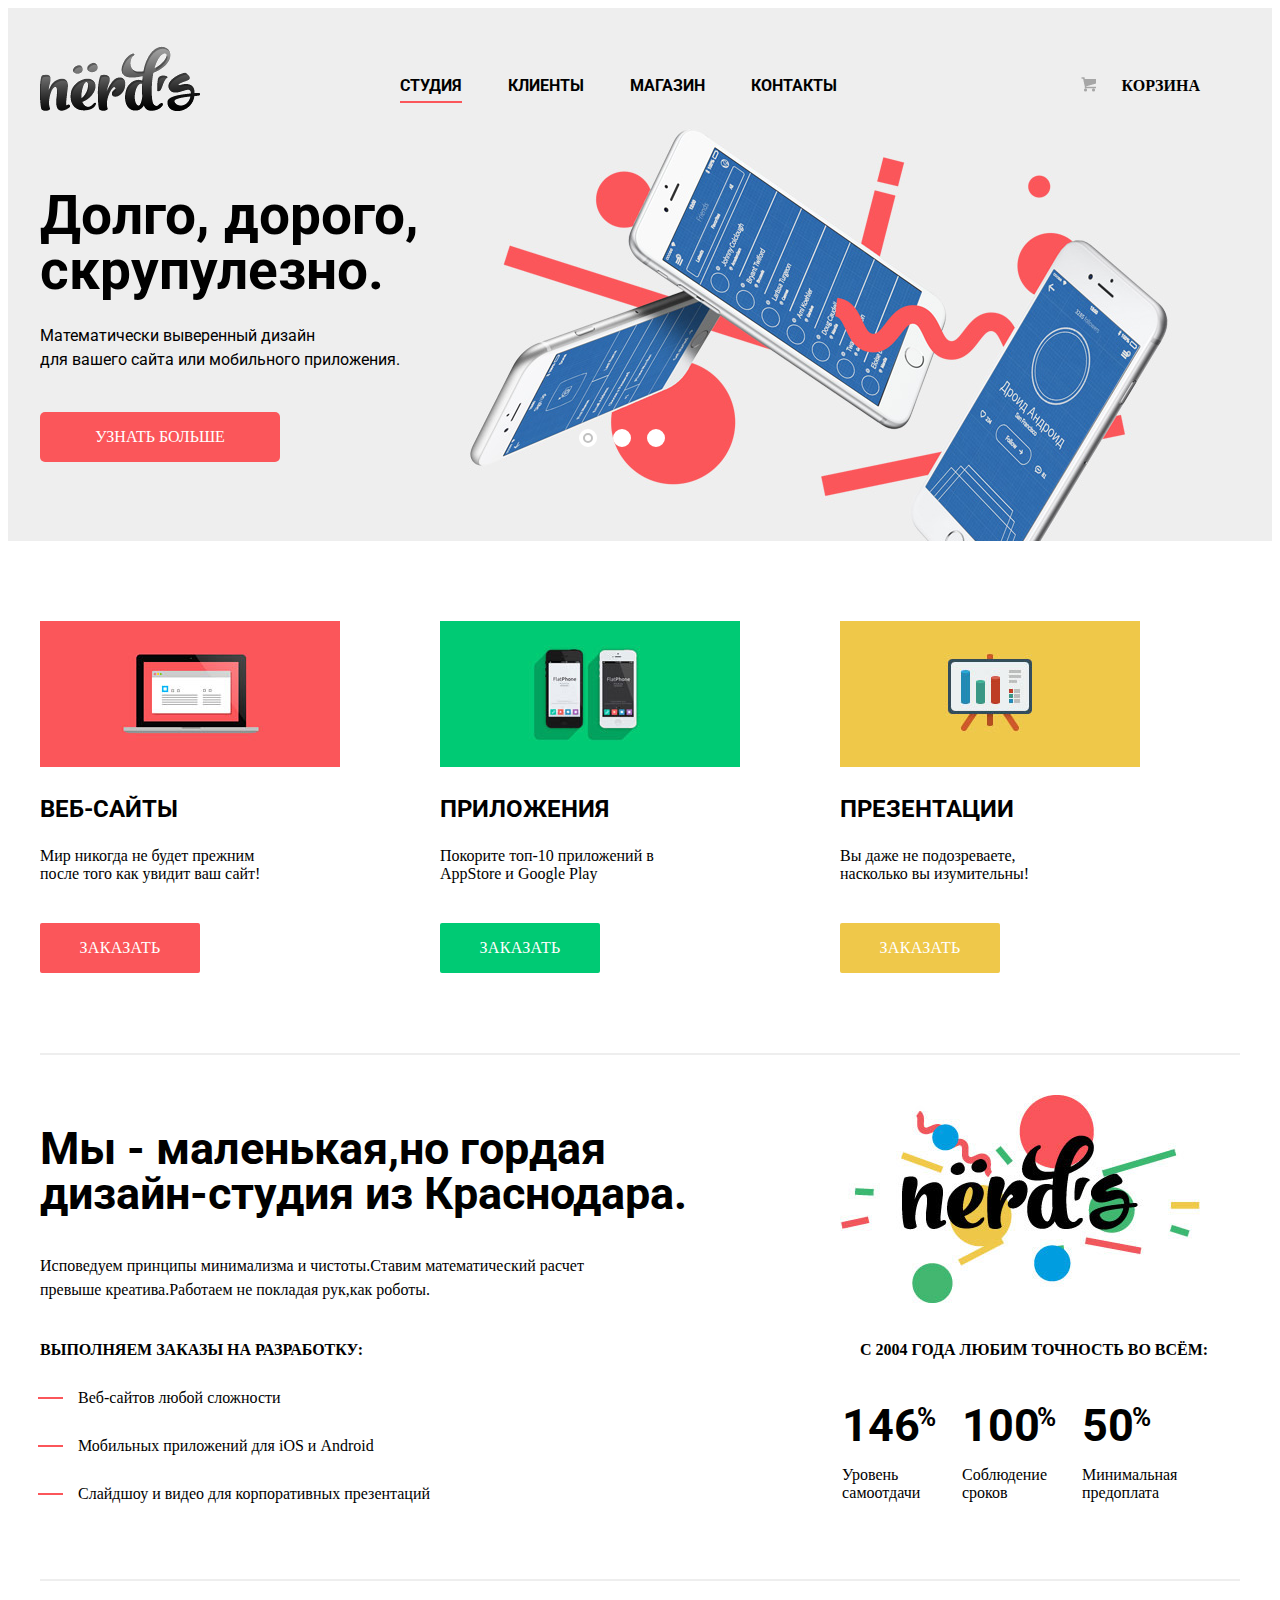
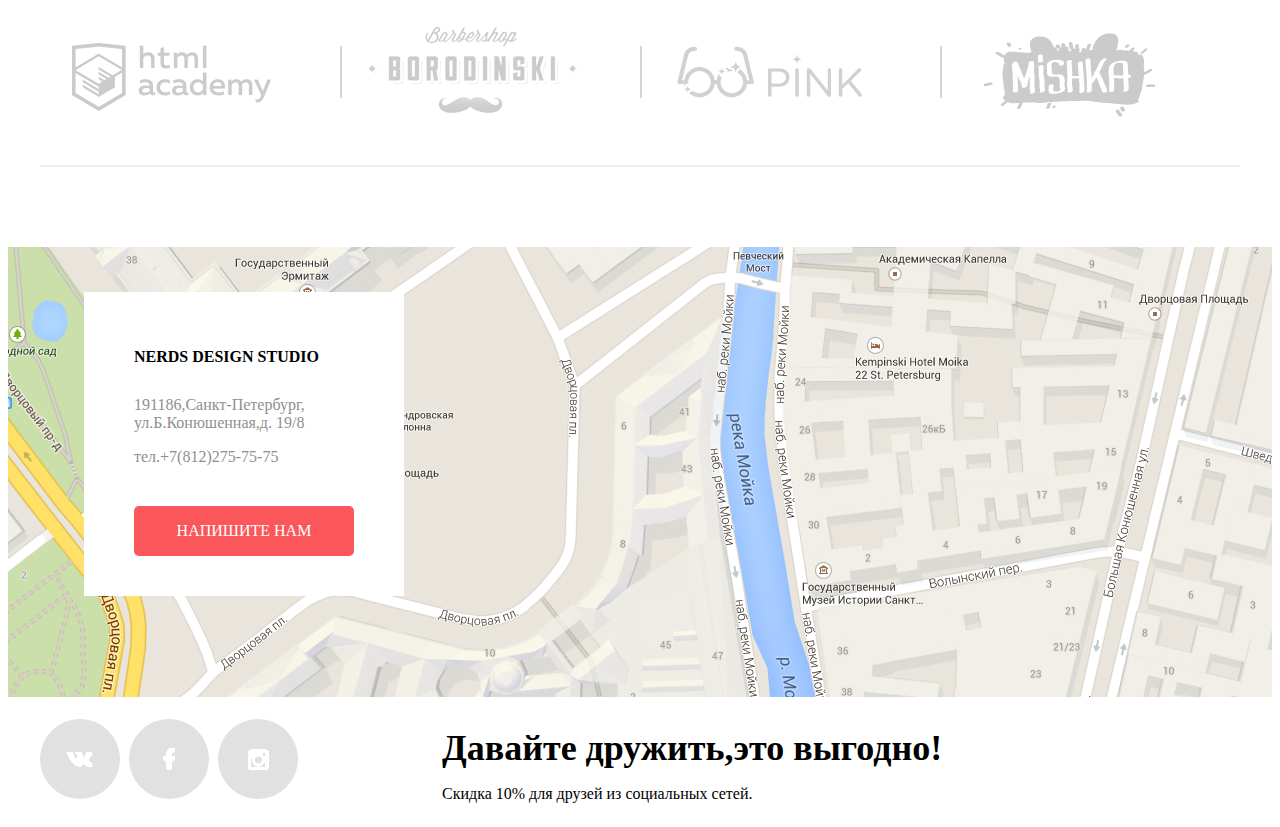
==== commit 090488e9: "////" ====
--- a/index.html
+++ b/index.html
@@ -237,18 +237,18 @@
           <h2 class="modal-window-title">Напишите нам</h2>
           <form class="modal-form" action="#" method="post">
               <label>Ваше имя:<br>
-                <input class="modal-name" type="text" name="modal-name" placeholder="Представьтесь,пожалуйста">
+                <input class="modal-name" type="text" name="modal-name" placeholder="Представьтесь, пожалуйста">
               </label>
               <label>Ваш e-mail:<br>
                 <input class="modal-mail" type="text" name="modal-mail" placeholder="Для отправки ответа">
               </label>
               <label>Текст письма:<br>
-                  <textarea placeholder="В свободной форме" name="modal-text" rows="6">
-                  </textarea>
+                  <textarea placeholder="В свободной форме" name="modal-text" rows="5"></textarea>
               </label>
               <button type="submit" class="btn-6">Отправить
               </button>
           </form>
       </div>
-    </body>
+      <div class="modal-overlay"></div>
+    </body> 
 </html>--- a/css/style.css
+++ b/css/style.css
@@ -412,6 +412,8 @@
 }
 .map{
     position:relative;
+    background-image:url(../img/map-background.jpg);
+    background-repeat:no-repeat;
 }
 .contakts{
     width:320px;
@@ -1057,7 +1059,7 @@
     height:5px;
     margin-left:-112px;
     text-align:center;
-    z-index:1000;
+    z-index:10;
 }
 .slider-icons label{
     position:relative;
@@ -1165,12 +1167,15 @@
     padding-bottom:80px;
     padding-right:100px;
     padding-left:100px;
-    position:absolute;
-    left:50%;
-    margin-left:-500px;
+    position:fixed;
+    /*left:50%;*/
+    /*margin-left:-500px;*/
     box-shadow:0 0 50px 0 #4b4b4b;
-    top:1695px;
+    /*top:1695px;*/
     display:none;
+    z-index:30;
+    left:190px;
+    top:25px;
 }
 .modal-window-close{
     width:21px;
@@ -1194,6 +1199,16 @@
 }
 .modal-window-close:active{
     opacity:0.1;
+}
+.modal-overlay{
+    position:fixed;
+    z-index:20;
+    top:0;
+    left:0;
+    width:100%;
+    height:100%;
+    background:rgba(129 129 129 0.5);
+    display:none;
 }
 .modal-window-title{
     margin-top:-5px;
@@ -1214,24 +1229,41 @@
     padding:0 12px;
     margin-bottom:35px;
     outline:none;
+    font-family:"Roboto","Arial",sans-serif;
+    font-weight:normal;
+    font-size:16px;
+    line-height:18px;
+    color:#000000;
 }
 .modal-form input:hover{
     border:2px solid #b4b9bb;
 }
+.modal-form input:focus{
+     border:2px solid #000000;
+}
 .modal-name{
     margin-right:36px;
 }
 .modal-form textarea{
-    width:754px;
+    width:730px;
     border:2px solid #d7dcde;
     border-radius:2px;
     margin-top:10px;
     margin-bottom:42px;
     outline:none;
     resize:none;
+    font-family:"Roboto","Arial",sans-serif;
+    font-weight:normal;
+    font-size:16px;
+    line-height:18px;
+    color:#000000;
+    padding:12px 12px;
 }
 .modal-form textarea:hover{
     border:2px solid #b4b9bb;
+}
+.modal-form textarea:focus{
+    border:2px solid #000000;
 }
 .modal-form button{
     display:block;
